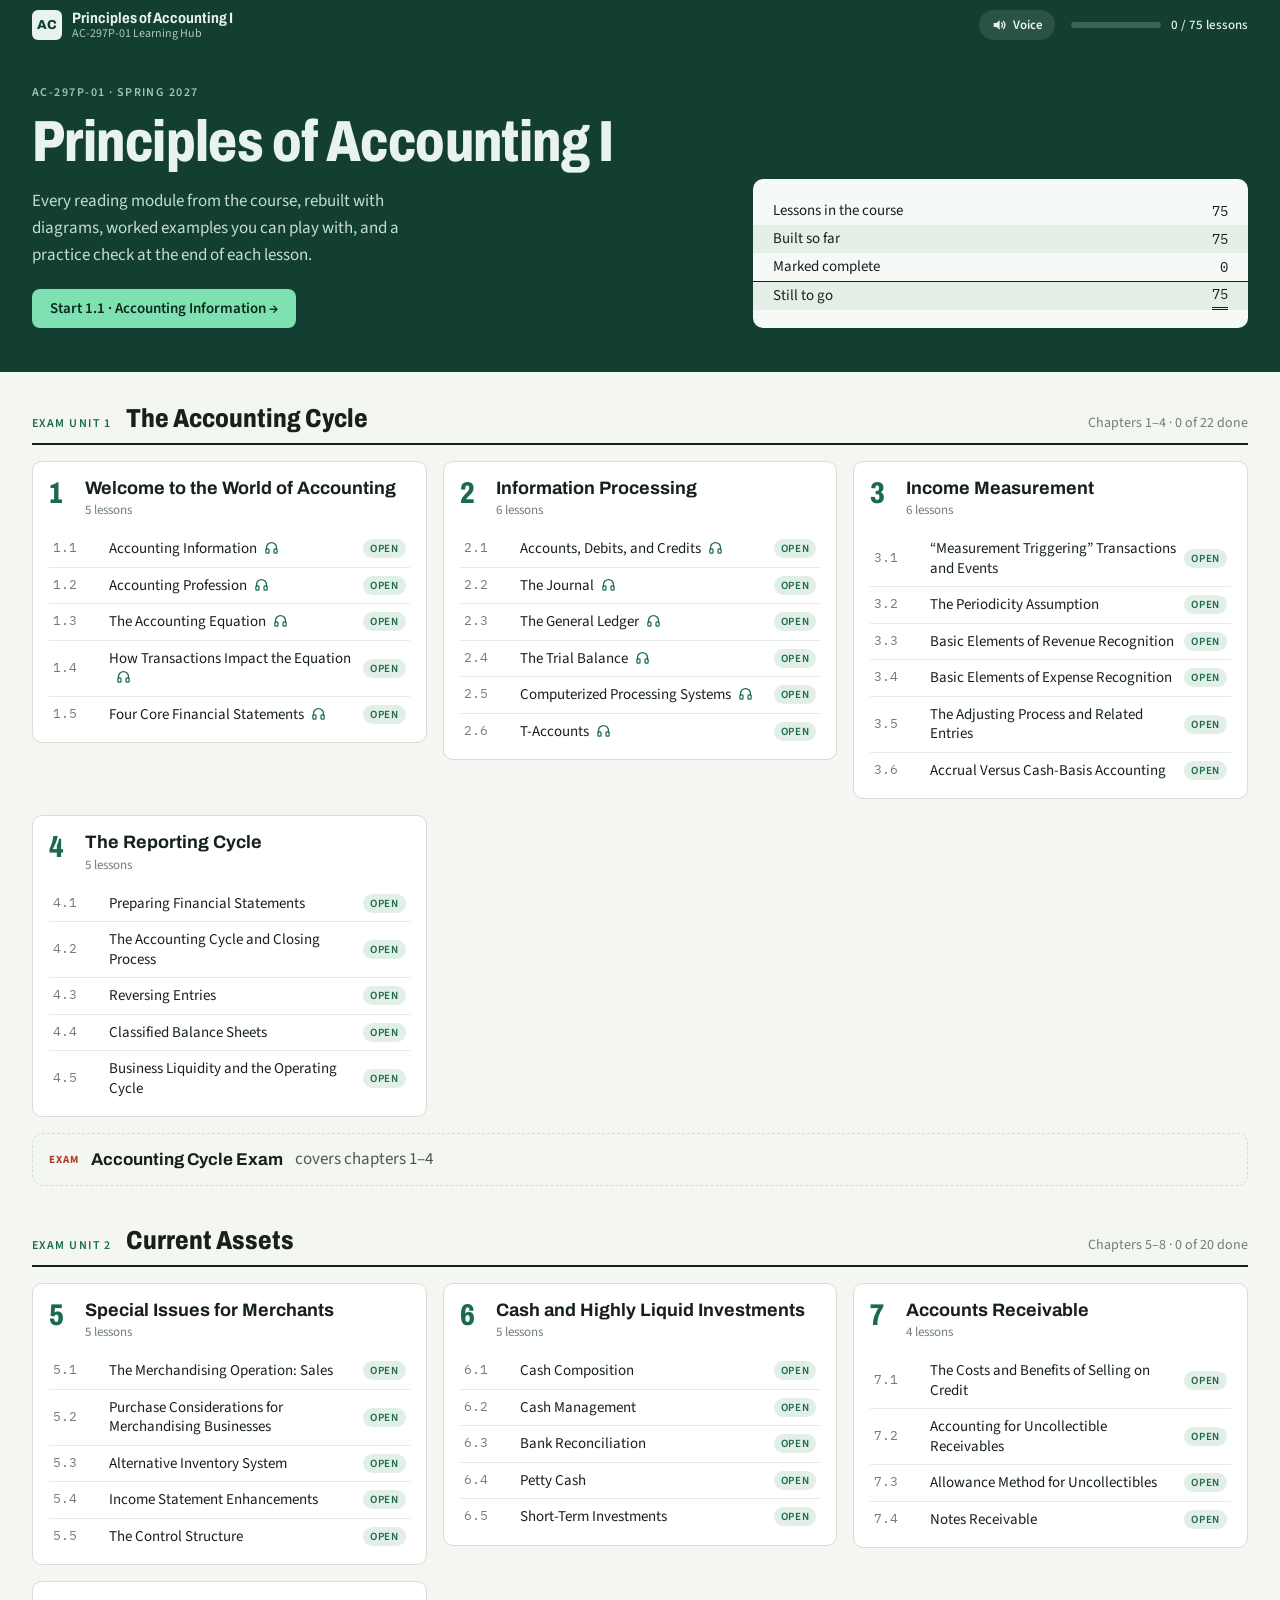
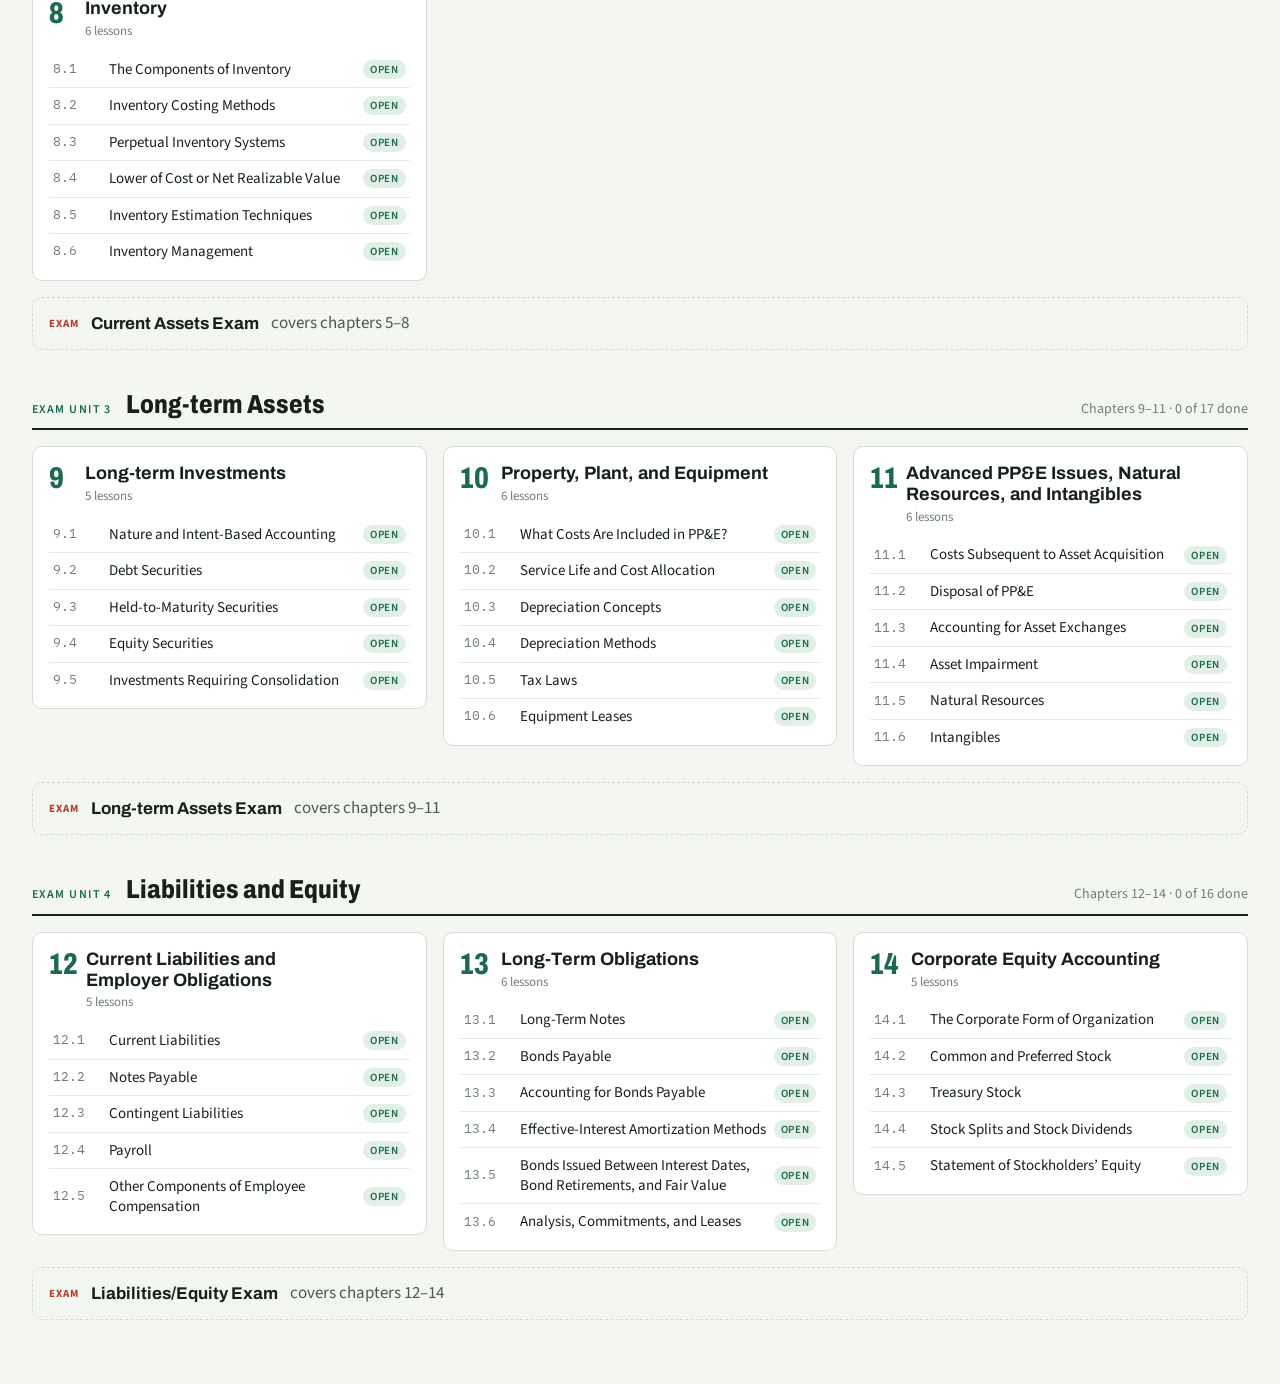
==== index.html @ 10ae6503 "Re-record audio lessons 1.2-2.6 in the Rob voice; timed narration for 11.5 Co-Authored-By: Claude Op" ====
<!doctype html>
<html lang="en">
<head>
<meta charset="utf-8">
<meta name="viewport" content="width=device-width, initial-scale=1, viewport-fit=cover">
<!-- artifact:start -->
<title>AC-297P Learning Hub</title>
<meta name="claude:viewport-fit-sides" content="cover">
<link rel="preconnect" href="https://fonts.googleapis.com">
<link rel="preconnect" href="https://fonts.gstatic.com" crossorigin>
<link rel="stylesheet" href="https://fonts.googleapis.com/css2?family=Archivo:wdth,wght@62..125,400..800&family=IBM+Plex+Mono:wght@400;500;600&family=Source+Sans+3:ital,wght@0,400;0,600;0,700;1,400&display=swap">
<link rel="stylesheet" href="assets/hub.css">
</head>
<body>
<div class="topbar">
  <div class="wrap">
    <a class="brand" href="#home">
      <span class="brand-mark">AC</span>
      <span class="brand-text">Principles of Accounting I<small>AC-297P-01 Learning Hub</small></span>
    </a>
    <span class="spacer"></span>
    <button type="button" class="vo-toggle" data-vo-toggle aria-pressed="false" title="Voice-over (V)">
      <svg viewBox="0 0 24 24" width="16" height="16" fill="none" stroke="currentColor" stroke-width="2" stroke-linecap="round" stroke-linejoin="round" aria-hidden="true"><path d="M4 9v6h4l5 4V5L8 9z" fill="currentColor" stroke="none"/><path d="M16 9a4 4 0 0 1 0 6M18.5 6.5a7.5 7.5 0 0 1 0 11"/></svg><span>Voice</span>
    </button>
    <div class="progress-pill" title="Lessons marked complete">
      <div class="track"><div class="fill" id="prog-fill" style="width:0%"></div></div>
      <span id="prog-text">0 lessons</span>
    </div>
  </div>
</div>
<div id="app"></div>
<div class="toast" id="toast" role="status" aria-live="polite"></div>

<script src="assets/course.js"></script>
<!-- Lessons: add one script tag per built lesson -->
<script src="lessons/cases.js"></script>
<script src="lessons/1-1.js"></script>
<script src="lessons/1-2.js"></script>
<script src="lessons/1-3.js"></script>
<script src="lessons/1-4.js"></script>
<script src="lessons/1-5.js"></script>
<script src="lessons/2-1.js"></script>
<script src="lessons/2-2.js"></script>
<script src="lessons/2-3.js"></script>
<script src="lessons/2-4.js"></script>
<script src="lessons/2-5.js"></script>
<script src="lessons/2-6.js"></script>
<script src="lessons/3-1.js"></script>
<script src="lessons/3-2.js"></script>
<script src="lessons/3-3.js"></script>
<script src="lessons/3-4.js"></script>
<script src="lessons/3-5.js"></script>
<script src="lessons/3-6.js"></script>
<script src="lessons/4-1.js"></script>
<script src="lessons/4-2.js"></script>
<script src="lessons/4-3.js"></script>
<script src="lessons/4-4.js"></script>
<script src="lessons/4-5.js"></script>
<script src="lessons/5-1.js"></script>
<script src="lessons/5-2.js"></script>
<script src="lessons/5-3.js"></script>
<script src="lessons/5-4.js"></script>
<script src="lessons/5-5.js"></script>
<script src="lessons/6-1.js"></script>
<script src="lessons/6-2.js"></script>
<script src="lessons/6-3.js"></script>
<script src="lessons/6-4.js"></script>
<script src="lessons/6-5.js"></script>
<script src="lessons/7-1.js"></script>
<script src="lessons/7-2.js"></script>
<script src="lessons/7-3.js"></script>
<script src="lessons/7-4.js"></script>
<script src="lessons/8-1.js"></script>
<script src="lessons/8-2.js"></script>
<script src="lessons/8-3.js"></script>
<script src="lessons/8-4.js"></script>
<script src="lessons/8-5.js"></script>
<script src="lessons/8-6.js"></script>
<script src="lessons/9-1.js"></script>
<script src="lessons/9-2.js"></script>
<script src="lessons/9-3.js"></script>
<script src="lessons/9-4.js"></script>
<script src="lessons/9-5.js"></script>
<script src="lessons/10-1.js"></script>
<script src="lessons/10-2.js"></script>
<script src="lessons/10-3.js"></script>
<script src="lessons/10-4.js"></script>
<script src="lessons/10-5.js"></script>
<script src="lessons/10-6.js"></script>
<script src="lessons/11-1.js"></script>
<script src="lessons/11-2.js"></script>
<script src="lessons/11-3.js"></script>
<script src="lessons/11-4.js"></script>
<script src="lessons/11-5.js"></script>
<script src="lessons/11-6.js"></script>
<script src="lessons/12-1.js"></script>
<script src="lessons/12-2.js"></script>
<script src="lessons/12-3.js"></script>
<script src="lessons/12-4.js"></script>
<script src="lessons/12-5.js"></script>
<script src="lessons/13-1.js"></script>
<script src="lessons/13-2.js"></script>
<script src="lessons/13-3.js"></script>
<script src="lessons/13-4.js"></script>
<script src="lessons/13-5.js"></script>
<script src="lessons/13-6.js"></script>
<script src="lessons/14-1.js"></script>
<script src="lessons/14-2.js"></script>
<script src="lessons/14-3.js"></script>
<script src="lessons/14-4.js"></script>
<script src="lessons/14-5.js"></script>
<script src="assets/widgets.js"></script>
<script src="assets/voice.js"></script>
<script src="assets/talk.js"></script>
<script src="talks/index.js"></script>
<!-- Recorded narration packs (generated by tools/narrate.py) -->
<script src="audio/common/index.js"></script>
<script src="audio/home/index.js"></script>
<script src="audio/1-1/index.js"></script>
<script src="audio/1-2/index.js"></script>
<script src="audio/1-3/index.js"></script>
<script src="audio/1-4/index.js"></script>
<script src="audio/1-5/index.js"></script>
<script src="audio/2-1/index.js"></script>
<script src="audio/2-2/index.js"></script>
<script src="audio/2-3/index.js"></script>
<script src="audio/2-4/index.js"></script>
<script src="audio/2-5/index.js"></script>
<script src="audio/2-6/index.js"></script>
<script src="audio/3-1/index.js"></script>
<script src="audio/3-2/index.js"></script>
<script src="audio/3-3/index.js"></script>
<script src="audio/3-4/index.js"></script>
<script src="audio/3-5/index.js"></script>
<script src="audio/3-6/index.js"></script>
<script src="audio/4-1/index.js"></script>
<script src="audio/4-2/index.js"></script>
<script src="audio/4-3/index.js"></script>
<script src="audio/4-4/index.js"></script>
<script src="audio/4-5/index.js"></script>
<script src="audio/5-1/index.js"></script>
<script src="audio/5-2/index.js"></script>
<script src="audio/5-3/index.js"></script>
<script src="audio/5-4/index.js"></script>
<script src="audio/5-5/index.js"></script>
<script src="audio/6-1/index.js"></script>
<script src="audio/6-2/index.js"></script>
<script src="audio/6-3/index.js"></script>
<script src="audio/11-1/index.js"></script>
<script src="audio/11-2/index.js"></script>
<script src="audio/11-3/index.js"></script>
<script src="audio/11-4/index.js"></script>
<script src="audio/11-5/index.js"></script>
<script src="audio/12-1/index.js"></script>
<script src="audio/12-2/index.js"></script>
<script src="audio/12-3/index.js"></script>
<script src="audio/12-4/index.js"></script>
<script src="audio/12-5/index.js"></script>
<script src="audio/13-1/index.js"></script>
<script src="audio/13-2/index.js"></script>
<script src="audio/13-3/index.js"></script>
<script src="audio/13-4/index.js"></script>
<script src="audio/13-5/index.js"></script>
<script src="audio/13-6/index.js"></script>
<script src="audio/14-1/index.js"></script>
<script src="audio/14-2/index.js"></script>
<script src="audio/14-3/index.js"></script>
<script src="audio/14-4/index.js"></script>
<script src="audio/14-5/index.js"></script>
<script src="assets/hub.js"></script>
<!-- artifact:end -->
</body>
</html>
---- assets/hub.css ----
/* Layout: a sticky ledger-green top bar over a paper ground; lessons read in a
   wide column that fills the screen, with a contents rail on wide screens. Figures are set in
   mono with tabular numbers, totals get the accountant's double underline. */
:root {
  --paper: #f3f6f1;
  --card: #ffffff;
  --ink: #16211c;
  --ink-2: #4a5a51;
  --ink-3: #6f7f76;
  --rule: #d5ddd4;
  --rule-2: #e6ece4;
  --ledger: #1b6a50;
  --ledger-ink: #ffffff;
  --ledger-soft: #e2efe7;
  --bar: #123f31;
  --greenbar: #eaf3ec;
  --mgr: #9a5512;
  --mgr-soft: #f7ebdc;
  --marker: #f6dc6b;
  --marker-ink: #16211c;
  --good: #1b7a4c;
  --good-soft: #e0f2e7;
  --bad: #b23c2a;
  --bad-soft: #f9e4df;
  --shadow: 0 1px 2px rgba(18, 40, 30, .06), 0 4px 16px rgba(18, 40, 30, .06);

  --f-display: "Archivo", "Arial Narrow", "Helvetica Neue", Arial, sans-serif;
  --f-body: "Source Sans 3", "Segoe UI", system-ui, -apple-system, sans-serif;
  --f-mono: "IBM Plex Mono", ui-monospace, "SFMono-Regular", Menlo, Consolas, monospace;

  --r: 10px;
  --gutter-l: max(16px, 2.5vw, env(safe-area-inset-left, 0px));
  --gutter-r: max(16px, 2.5vw, env(safe-area-inset-right, 0px));
}
@media (prefers-color-scheme: dark) {
  :root:not([data-theme="light"]) {
    --paper: #0e1512; --card: #151f1a; --ink: #e5ece7; --ink-2: #a3b3aa; --ink-3: #7f9087;
    --rule: #2a3a32; --rule-2: #1e2b25; --ledger: #4cc08f; --ledger-ink: #0b1a13; --ledger-soft: #173328;
    --bar: #0a2a1f; --greenbar: #17241e; --mgr: #e7a764; --mgr-soft: #33271b;
    --marker: rgba(246, 220, 107, .3); --marker-ink: #f3f0dc;
    --good: #5fd39a; --good-soft: #163a29; --bad: #f08a76; --bad-soft: #3d1f1a;
    --shadow: 0 1px 2px rgba(0, 0, 0, .3), 0 6px 20px rgba(0, 0, 0, .25);
    color-scheme: dark;
  }
}
:root[data-theme="dark"] {
  --paper: #0e1512; --card: #151f1a; --ink: #e5ece7; --ink-2: #a3b3aa; --ink-3: #7f9087;
  --rule: #2a3a32; --rule-2: #1e2b25; --ledger: #4cc08f; --ledger-ink: #0b1a13; --ledger-soft: #173328;
  --bar: #0a2a1f; --greenbar: #17241e; --mgr: #e7a764; --mgr-soft: #33271b;
  --marker: rgba(246, 220, 107, .3); --marker-ink: #f3f0dc;
  --good: #5fd39a; --good-soft: #163a29; --bad: #f08a76; --bad-soft: #3d1f1a;
  --shadow: 0 1px 2px rgba(0, 0, 0, .3), 0 6px 20px rgba(0, 0, 0, .25);
  color-scheme: dark;
}

* { box-sizing: border-box; }
html { -webkit-text-size-adjust: 100%; }
body {
  margin: 0; background: var(--paper); color: var(--ink);
  font: 400 17px/1.6 var(--f-body);
}
body::before {
  content: ""; position: fixed; inset: 0 0 auto; height: env(safe-area-inset-top, 0px);
  z-index: 30; background: var(--bar);
}
a { color: var(--ledger); text-underline-offset: 2px; }
button { font: inherit; color: inherit; }
:focus-visible { outline: 3px solid var(--ledger); outline-offset: 2px; border-radius: 4px; }
h1, h2, h3, h4 { font-family: var(--f-display); line-height: 1.15; text-wrap: balance; margin: 0; }
p { margin: 0; }
.mono, .num { font-family: var(--f-mono); font-variant-numeric: tabular-nums; }
mark, .hl { background: var(--marker); color: var(--marker-ink); padding: 0 .2em; border-radius: 2px; box-decoration-break: clone; -webkit-box-decoration-break: clone; }
.wrap { max-width: 1600px; margin: 0 auto; padding-left: var(--gutter-l); padding-right: var(--gutter-r); }

/* ---------- top bar ---------- */
.topbar {
  position: sticky; top: env(safe-area-inset-top, 0px); z-index: 20;
  background: var(--bar); color: #e9f3ee;
}
.topbar .wrap { display: flex; align-items: center; gap: 16px; padding-block: 10px; }
.brand { display: flex; align-items: center; gap: 10px; color: inherit; text-decoration: none; min-width: 0; }
.brand-mark {
  width: 30px; height: 30px; flex: none; border-radius: 6px; background: #e9f3ee; color: #123f31;
  display: grid; place-items: center; font: 800 13px/1 var(--f-display); letter-spacing: .02em;
}
.brand-text { font: 700 15px/1.1 var(--f-display); font-stretch: 85%; white-space: nowrap; overflow: hidden; text-overflow: ellipsis; }
.brand-text small { display: block; font: 400 12px/1.2 var(--f-body); opacity: .75; }
.topbar .spacer { flex: 1; }
.progress-pill { display: flex; align-items: center; gap: 10px; font: 500 13px/1 var(--f-body); white-space: nowrap; }
.progress-pill .track { width: 90px; height: 6px; border-radius: 3px; background: rgba(255, 255, 255, .18); overflow: hidden; }
.progress-pill .fill { height: 100%; background: #7fe0b2; border-radius: 3px; transition: width .4s; }
@media (max-width: 520px) { .progress-pill .track { display: none; } .brand-text small { display: none; } }

/* ---------- home ---------- */
.home-hero { background: var(--bar); color: #e9f3ee; }
.home-hero .wrap { padding-block: 36px 44px; display: grid; gap: 28px; grid-template-columns: minmax(0, 1.4fr) minmax(0, 1fr); align-items: end; }
@media (max-width: 820px) { .home-hero .wrap { grid-template-columns: minmax(0, 1fr); } }
.eyebrow { font: 600 12px/1 var(--f-body); letter-spacing: .12em; text-transform: uppercase; color: var(--ink-3); }
.home-hero .eyebrow { color: #9cc9b3; }
.home-hero h1 { font-size: clamp(34px, 6vw, 58px); font-weight: 800; font-stretch: 78%; letter-spacing: -.01em; margin-top: 10px; }
.home-hero p { color: #c7dcd1; max-width: 52ch; margin-top: 12px; }
.ledger-card {
  background: #f6faf7; color: #16211c; border-radius: var(--r); padding: 18px 20px;
  font-family: var(--f-mono); font-size: 14px;
}
.ledger-card .row:nth-child(even) { background: #e4efe8; margin: 0 -20px; padding: 0 20px; }
.ledger-card .row { display: flex; justify-content: space-between; gap: 12px; line-height: 28px; }
.ledger-card .row span:first-child { font-family: var(--f-body); font-size: 15px; }
.ledger-card .total { border-top: 1px solid #16211c; }
.ledger-card .total span:last-child { border-bottom: 3px double #16211c; line-height: 24px; }
.btn {
  display: inline-flex; align-items: center; gap: 8px; border: 0; cursor: pointer; text-decoration: none;
  background: var(--ledger); color: var(--ledger-ink); font: 600 15px/1 var(--f-body);
  padding: 12px 18px; border-radius: 8px;
}
.btn:hover { filter: brightness(1.08); }
.btn.ghost { background: transparent; color: var(--ink); box-shadow: inset 0 0 0 1.5px var(--rule); }
.btn.small { padding: 8px 12px; font-size: 14px; }
.home-hero .btn { background: #7fe0b2; color: #0b2a1e; margin-top: 20px; }

.units { padding-block: 32px 64px; display: grid; gap: 40px; }
.unit-head { display: flex; align-items: baseline; gap: 14px; flex-wrap: wrap; border-bottom: 2px solid var(--ink); padding-bottom: 8px; }
.unit-head h2 { font-size: 26px; font-weight: 800; font-stretch: 82%; }
.unit-head .eyebrow { color: var(--ledger); }
.unit-head .count { margin-left: auto; color: var(--ink-3); font-size: 14px; }
.chapters { display: grid; align-items: start; grid-template-columns: repeat(auto-fill, minmax(min(100%, 330px), 1fr)); gap: 16px; margin-top: 16px; }
.chapter { background: var(--card); border: 1px solid var(--rule); border-radius: var(--r); padding: 16px 16px 10px; min-width: 0; }
.chapter-top { display: flex; gap: 12px; align-items: flex-start; }
.chapter-num { font: 800 30px/1 var(--f-display); font-stretch: 75%; color: var(--ledger); min-width: 1.6ch; }
.chapter h3 { font-size: 18px; font-weight: 700; }
.chapter .meta { font-size: 13px; color: var(--ink-3); margin-top: 2px; }
.lesson-list { list-style: none; margin: 10px 0 0; padding: 0; }
.lesson-list li + li { border-top: 1px solid var(--rule-2); }
.lesson-link {
  display: grid; grid-template-columns: 3.2em minmax(0, 1fr) auto; gap: 8px; align-items: center;
  padding: 8px 4px; color: var(--ink); text-decoration: none; font-size: 15px; line-height: 1.3; border-radius: 6px;
}
.lesson-link .num { color: var(--ink-3); font-size: 13px; }
.lesson-link.ready:hover { background: var(--ledger-soft); }
.lesson-link.pending { color: var(--ink-3); }
.status { font: 600 11px/1 var(--f-body); letter-spacing: .06em; text-transform: uppercase; padding: 4px 7px; border-radius: 999px; white-space: nowrap; }
.status.ready { background: var(--ledger-soft); color: var(--ledger); }
.status.done { background: var(--ledger); color: var(--ledger-ink); }
.status.soon { background: transparent; color: var(--ink-3); box-shadow: inset 0 0 0 1px var(--rule); }
.exam-milestone {
  margin-top: 16px; display: flex; align-items: center; gap: 12px; flex-wrap: wrap;
  border: 1.5px dashed var(--rule); border-radius: var(--r); padding: 12px 16px; color: var(--ink-2);
}
.exam-milestone strong { font-family: var(--f-display); color: var(--ink); }
.exam-milestone .tag { font: 700 11px/1 var(--f-body); letter-spacing: .1em; text-transform: uppercase; color: var(--bad); }

/* ---------- lesson ---------- */
.lesson-hero { border-bottom: 1px solid var(--rule); background: var(--card); }
.lesson-hero .wrap { padding-block: 28px 30px; }
.crumbs { font-size: 14px; color: var(--ink-3); display: flex; gap: 6px; flex-wrap: wrap; }
.crumbs a { color: var(--ink-2); }
.lesson-title { display: flex; gap: 18px; align-items: flex-end; margin-top: 14px; flex-wrap: wrap; }
.lesson-tab {
  font: 800 52px/0.9 var(--f-display); font-stretch: 72%; color: var(--ledger-ink); background: var(--ledger);
  padding: 10px 14px 8px; border-radius: 8px 8px 0 0; font-variant-numeric: tabular-nums;
}
.lesson-title h1 { font-size: clamp(30px, 5vw, 48px); font-weight: 800; font-stretch: 80%; padding-bottom: 4px; }
.lesson-sub { color: var(--ink-2); margin-top: 14px; }
.objectives { margin-top: 20px; display: grid; gap: 8px; grid-template-columns: repeat(auto-fit, minmax(min(100%, 240px), 1fr)); }
.objective { display: flex; gap: 10px; align-items: flex-start; font-size: 15px; line-height: 1.4; color: var(--ink-2); }
.objective b { font-family: var(--f-mono); color: var(--ledger); font-weight: 600; }

.lesson-layout { display: grid; grid-template-columns: 200px minmax(0, 1fr); gap: 36px; padding-block: 32px 80px; }
@media (max-width: 960px) { .lesson-layout { grid-template-columns: minmax(0, 1fr); } .toc { display: none; } }
.toc { position: sticky; top: calc(env(safe-area-inset-top, 0px) + 72px); align-self: start; font-size: 14px; }
.toc .eyebrow { margin-bottom: 10px; }
.toc ol { list-style: none; margin: 0; padding: 0; border-left: 2px solid var(--rule); }
.toc button {
  display: block; width: 100%; text-align: left; background: none; border: 0; cursor: pointer;
  padding: 6px 0 6px 14px; margin-left: -2px; border-left: 2px solid transparent; color: var(--ink-3); line-height: 1.3;
}
.toc button:hover { color: var(--ink); }
.toc button.on { color: var(--ink); border-left-color: var(--ledger); font-weight: 600; }

.lesson-body { min-width: 0; display: grid; gap: 64px; }
.sec { display: grid; gap: 18px; min-width: 0; scroll-margin-top: 80px; }
.sec h2 { font-size: clamp(26px, 3.6vw, 34px); font-weight: 800; font-stretch: 82%; }
.sec h3 { font-size: 20px; font-weight: 700; }
.kind { display: inline-flex; gap: 8px; align-items: center; }
.kind::before { content: ""; width: 8px; height: 8px; border-radius: 2px; background: var(--ledger); }
.kind.try::before { background: var(--mgr); }
.kind.check::before { background: var(--bad); }
.sec ul, .sec ol { margin: 0; padding-left: 1.2em; display: grid; gap: 6px; }

.callout { border-radius: var(--r); padding: 18px 20px; background: var(--card); border: 1px solid var(--rule); }
.callout .label { font: 700 12px/1 var(--f-body); letter-spacing: .1em; text-transform: uppercase; color: var(--ledger); margin-bottom: 8px; }
.callout.def { background: var(--ledger-soft); border-color: transparent; }
.callout.def p { font-size: 19px; line-height: 1.55; }
.callout.analogy { background: var(--mgr-soft); border-color: transparent; }
.callout.analogy .label { color: var(--mgr); }
.callout.watch .label { color: var(--bad); }

.panel { background: var(--card); border: 1px solid var(--rule); border-radius: var(--r); padding: 20px; box-shadow: var(--shadow); min-width: 0; }
.panel-title { display: flex; justify-content: space-between; align-items: baseline; gap: 12px; flex-wrap: wrap; margin-bottom: 14px; }
.panel-title h3 { font-size: 18px; }
.hint { font-size: 14px; color: var(--ink-3); }
.scroll-x { overflow-x: auto; }

/* comparison table */
table.compare { border-collapse: collapse; width: 100%; min-width: 560px; font-size: 15px; line-height: 1.4; }
table.compare th, table.compare td { text-align: left; vertical-align: top; padding: 10px 12px; border-bottom: 1px solid var(--rule); }
table.compare thead th { font: 700 15px/1.2 var(--f-display); border-bottom: 2px solid var(--ink); }
table.compare tbody th { font-weight: 600; color: var(--ink-2); width: 22%; }
.tag-fin { color: var(--ledger); }
.tag-mgr { color: var(--mgr); }

/* ledger-paper financial statement */
.stmt {
  font-family: var(--f-mono); font-variant-numeric: tabular-nums; font-size: 15px; border-radius: 8px;
  background: var(--card); padding: 8px 16px; border: 1px solid var(--rule);
}
.stmt-row:nth-child(odd) { background: var(--greenbar); margin: 0 -16px; padding: 0 16px; }
.stmt-head { text-align: center; font-family: var(--f-body); line-height: 1.25; padding: 6px 0 10px; }
.stmt-head b { font-family: var(--f-display); display: block; }
.stmt-row { display: flex; justify-content: space-between; gap: 12px; line-height: 32px; }
.stmt-row > span:first-child { font-family: var(--f-body); }
.stmt-row.indent > span:first-child { padding-left: 1.2em; }
.stmt-row .u { border-bottom: 1px solid var(--ink); line-height: 30px; }
.stmt-row .uu { border-bottom: 3px double var(--ink); line-height: 28px; font-weight: 600; }
.est { color: var(--mgr); }

/* flip / reveal tiles */
.tiles { display: grid; gap: 12px; grid-template-columns: repeat(auto-fill, minmax(min(100%, 220px), 1fr)); }
.flip {
  position: relative; min-height: 170px; perspective: 900px; background: none; border: 0; padding: 0; cursor: pointer; text-align: left;
}
.flip-inner { position: absolute; inset: 0; transition: transform .5s; transform-style: preserve-3d; }
.flip.on .flip-inner { transform: rotateY(180deg); }
.flip-face {
  position: absolute; inset: 0; backface-visibility: hidden; -webkit-backface-visibility: hidden; border-radius: var(--r);
  padding: 16px; display: flex; flex-direction: column; gap: 8px; border: 1px solid var(--rule); background: var(--card); overflow: auto;
}
.flip-face.back { transform: rotateY(180deg); background: var(--ledger-soft); border-color: transparent; font-size: 15px; line-height: 1.45; }
.flip-face .term { font: 700 20px/1.15 var(--f-display); }
.flip-face .cue { margin-top: auto; font-size: 13px; color: var(--ink-3); }
.flip-face.back .term { font-size: 15px; color: var(--ledger); }
@media (prefers-reduced-motion: reduce) { .flip-inner { transition: none; } }

/* sorter game */
.sorter-item { display: grid; grid-template-columns: minmax(0, 1fr) auto; gap: 10px 14px; align-items: center; padding: 12px 0; border-top: 1px solid var(--rule-2); }
.sorter-item:first-child { border-top: 0; }
.sorter-item .q { font-size: 16px; line-height: 1.35; }
.choice-row { display: flex; gap: 6px; flex-wrap: wrap; }
.choice {
  border: 1.5px solid var(--rule); background: var(--card); border-radius: 999px; padding: 6px 12px; cursor: pointer;
  font: 600 14px/1 var(--f-body);
}
.choice:hover:not(:disabled) { border-color: var(--ink-3); }
.choice:disabled { cursor: default; }
.choice.right { background: var(--good-soft); border-color: var(--good); color: var(--good); }
.choice.wrong { background: var(--bad-soft); border-color: var(--bad); color: var(--bad); }
.feedback { grid-column: 1 / -1; font-size: 15px; line-height: 1.45; color: var(--ink-2); padding-left: 12px; border-left: 3px solid var(--rule); }
.feedback.right { border-color: var(--good); }
.feedback.wrong { border-color: var(--bad); }
.scoreline { display: flex; align-items: center; gap: 12px; flex-wrap: wrap; margin-top: 12px; font-weight: 600; }
@media (max-width: 560px) { .sorter-item { grid-template-columns: minmax(0, 1fr); } }

/* quiz */
.quiz-q { padding: 18px 0; border-top: 1px solid var(--rule); display: grid; gap: 10px; }
.quiz-q:first-of-type { border-top: 0; padding-top: 4px; }
.quiz-q .stem { font-weight: 600; font-size: 17px; line-height: 1.4; display: flex; gap: 10px; }
.quiz-q .stem .n { font-family: var(--f-mono); color: var(--ink-3); font-weight: 500; flex: none; }
.opts { display: grid; gap: 6px; }
.opt {
  display: flex; gap: 10px; align-items: flex-start; text-align: left; width: 100%;
  background: var(--card); border: 1.5px solid var(--rule); border-radius: 8px; padding: 10px 12px; cursor: pointer; line-height: 1.4; font-size: 16px;
}
.opt .letter { font-family: var(--f-mono); font-weight: 600; color: var(--ink-3); flex: none; }
.opt:hover:not(:disabled) { border-color: var(--ink-3); }
.opt:disabled { cursor: default; }
.opt.right { background: var(--good-soft); border-color: var(--good); }
.opt.wrong { background: var(--bad-soft); border-color: var(--bad); }
.quiz-result {
  display: flex; gap: 18px; align-items: center; flex-wrap: wrap; padding: 16px; border-radius: var(--r); background: var(--ledger-soft); margin-top: 8px;
}
.quiz-result .big { font: 800 40px/1 var(--f-display); font-stretch: 75%; font-variant-numeric: tabular-nums; }
.quiz-result.fail { background: var(--bad-soft); }

/* meters */
.meter { display: grid; gap: 4px; }
.meter-top { display: flex; justify-content: space-between; font-size: 14px; color: var(--ink-2); }
.meter-track { height: 10px; border-radius: 5px; background: var(--rule-2); overflow: hidden; }
.meter-fill { height: 100%; border-radius: 5px; background: var(--ledger); transition: width .25s; }
.meter-fill.amber { background: var(--mgr); }

input[type="range"] { width: 100%; accent-color: var(--ledger); }
.seg { display: inline-flex; border: 1.5px solid var(--rule); border-radius: 999px; padding: 3px; gap: 2px; flex-wrap: wrap; }
.seg button { border: 0; background: none; border-radius: 999px; padding: 7px 14px; cursor: pointer; font-weight: 600; font-size: 14px; color: var(--ink-2); }
.seg button.on { background: var(--ink); color: var(--paper); }

/* lesson footer */
.lesson-foot { border-top: 2px solid var(--ink); padding-top: 24px; display: grid; gap: 20px; }
.foot-nav { display: grid; grid-template-columns: minmax(0, 1fr) minmax(0, 1fr); gap: 12px; }
.foot-nav a, .foot-nav span {
  display: block; padding: 14px 16px; border: 1px solid var(--rule); border-radius: var(--r); text-decoration: none; color: var(--ink); background: var(--card); min-width: 0;
}
.foot-nav span { color: var(--ink-3); background: transparent; }
.foot-nav .dir { font-size: 13px; color: var(--ink-3); display: block; }
.foot-nav .next { text-align: right; }
.complete-row { display: flex; align-items: center; gap: 14px; flex-wrap: wrap; }

.soon-page { padding-block: 60px; max-width: 640px; display: grid; gap: 16px; }
.soon-page h1 { font-size: 40px; font-stretch: 80%; }

.toast {
  position: fixed; left: 50%; bottom: calc(20px + env(safe-area-inset-bottom, 0px)); transform: translateX(-50%) translateY(20px);
  background: var(--ink); color: var(--paper); padding: 10px 16px; border-radius: 8px; font-weight: 600; font-size: 15px;
  opacity: 0; pointer-events: none; transition: opacity .25s, transform .25s; z-index: 40;
}
.toast.show { opacity: 1; transform: translateX(-50%) translateY(0); }

[hidden] { display: none !important; }

/* ---------- focus mode ---------- */
.hero-top { display: flex; align-items: center; justify-content: space-between; gap: 12px; flex-wrap: wrap; }
.focus-btn svg { flex: none; }
.focusbar { display: none; }
.focus-nav { display: none; }
body.focus-mode .topbar, body.focus-mode .toc, body.focus-mode .crumbs, body.focus-mode .focus-btn { display: none; }
body.focus-mode .focusbar {
  display: block; position: sticky; top: env(safe-area-inset-top, 0px); z-index: 20;
  background: var(--bar); color: #e9f3ee;
}
body.focus-mode .lesson-hero { background: transparent; border-bottom: 0; }
body.focus-mode .lesson-hero .wrap, body.focus-mode .lesson-layout, .focusbar .wrap { max-width: 1280px; }
body.focus-mode .lesson-layout { grid-template-columns: minmax(0, 1fr); padding-block: 28px 64px; }
body.focus-mode .lesson-hero:not([hidden]) + .lesson-layout { padding-top: 8px; }
body.focus-mode .lesson-body { gap: 40px; }
.fb-row { display: flex; align-items: center; gap: 14px; padding-block: 10px 8px; }
.fb-exit {
  flex: none; background: rgba(255, 255, 255, .1); border: 0; border-radius: 6px; padding: 6px 10px; cursor: pointer;
  color: #e9f3ee; font: 600 13px/1 var(--f-body);
}
.fb-exit:hover { background: rgba(255, 255, 255, .18); }
.fb-title { flex: 1; min-width: 0; font: 600 15px/1.2 var(--f-body); white-space: nowrap; overflow: hidden; text-overflow: ellipsis; }
.fb-title .num { color: #9cc9b3; margin-right: 4px; }
.fb-count { flex: none; font-size: 13px; color: #9cc9b3; }
.fb-segs { display: flex; gap: 4px; padding-block: 0 10px; }
.seg-b { flex: 1; min-width: 0; background: none; border: 0; padding: 6px 0; cursor: pointer; }
.seg-b i { display: block; height: 5px; border-radius: 3px; background: rgba(255, 255, 255, .18); transition: background .2s; }
.seg-b.done i { background: #4f9c7e; }
.seg-b.on i { background: #7fe0b2; }
.seg-b:hover i { background: rgba(255, 255, 255, .4); }
body.focus-mode .focus-nav { display: grid; grid-template-columns: minmax(0, 1fr) minmax(0, 1fr); gap: 12px; border-top: 1px solid var(--rule); padding-top: 20px; }
.focus-nav button {
  text-align: left; padding: 14px 16px; border: 1px solid var(--rule); border-radius: var(--r); background: var(--card); cursor: pointer; font-size: 16px; line-height: 1.3; min-width: 0;
}
.focus-nav button:hover { border-color: var(--ink-3); }
.focus-nav button.next { grid-column: 2; text-align: right; background: var(--ledger); color: var(--ledger-ink); border-color: var(--ledger); }
.focus-nav .dir { display: block; font-size: 13px; opacity: .75; }
@media (max-width: 520px) { .fb-exit span { display: none; } }

/* ---------- voice-over ---------- */
:root { --vo-lit: rgba(246, 220, 107, .38); --vo-ring: #c9a20a; --vo-hover: rgba(27, 106, 80, .06); --vo-word-bg: #f6dc72; --vo-word-ink: #0b5e41; }
@media (prefers-color-scheme: dark) { :root:not([data-theme="light"]) { --vo-lit: rgba(246, 220, 107, .16); --vo-ring: rgba(246, 220, 107, .7); --vo-hover: rgba(76, 192, 143, .07); --vo-word-bg: #4b4322; --vo-word-ink: #ffe48c; } }
:root[data-theme="dark"] { --vo-lit: rgba(246, 220, 107, .16); --vo-ring: rgba(246, 220, 107, .7); --vo-hover: rgba(76, 192, 143, .07); --vo-word-bg: #4b4322; --vo-word-ink: #ffe48c; }
.hero-top { justify-content: flex-start; }
.hero-top .crumbs { margin-right: auto; }
.listen-btn svg, .vo-toggle svg, .fb-voice svg { flex: none; }
.vo-toggle {
  display: inline-flex; align-items: center; gap: 6px; border: 0; cursor: pointer; border-radius: 999px;
  padding: 7px 12px; background: rgba(255, 255, 255, .1); color: #e9f3ee; font: 600 13px/1 var(--f-body);
}
.vo-toggle:hover { background: rgba(255, 255, 255, .18); }
.vo-toggle.on, .fb-voice.on { background: #7fe0b2; color: #0b2a1e; }
.fb-voice { display: inline-flex; align-items: center; gap: 4px; }
@media (max-width: 520px) { .vo-toggle span, .fb-voice span { display: none; } }

.vo-btn { display: none; }
body.vo-on .vo-btn {
  display: inline-flex; align-items: center; gap: 5px; border: 0; cursor: pointer; background: var(--ledger-soft); color: var(--ledger);
  border-radius: 999px; padding: 5px 10px; font: 600 12px/1 var(--f-body); letter-spacing: 0; text-transform: none; margin-left: 8px;
}
body.vo-on .vo-btn:hover { filter: brightness(.96); }
body.vo-on .vo-q { padding: 5px 7px; margin-left: auto; align-self: flex-start; }
body.vo-on .vo-readable { cursor: pointer; border-radius: 6px; transition: background-color .2s, box-shadow .2s; }
body.vo-on .vo-readable:hover { background-color: var(--vo-hover); box-shadow: 0 0 0 6px var(--vo-hover); }
.vo-lit, body.vo-on .vo-lit:hover { background-color: var(--vo-lit) !important; box-shadow: 0 0 0 6px var(--vo-lit) !important; outline: 2px solid var(--vo-ring); outline-offset: 6px; border-radius: 6px; }
body.vo-on { padding-bottom: 88px; }

.vo-dock {
  position: fixed; left: 50%; transform: translateX(-50%); bottom: calc(12px + env(safe-area-inset-bottom, 0px)); z-index: 35;
  width: min(760px, calc(100% - 24px - env(safe-area-inset-left, 0px) - env(safe-area-inset-right, 0px)));
  display: flex; align-items: center; gap: 6px; padding: 8px 10px; border-radius: 14px;
  background: var(--bar); color: #e9f3ee; box-shadow: 0 8px 30px rgba(0, 0, 0, .28);
}
.vo-ctl { flex: none; width: 38px; height: 38px; display: grid; place-items: center; border: 0; border-radius: 50%; background: transparent; color: #e9f3ee; cursor: pointer; }
.vo-ctl:hover { background: rgba(255, 255, 255, .12); }
.vo-main { width: 44px; height: 44px; background: #7fe0b2; color: #0b2a1e; }
.vo-main:hover { background: #95e8c1; }
.vo-now { flex: 1; min-width: 0; display: grid; gap: 2px; padding: 0 6px; }
.vo-k { font: 700 11px/1 var(--f-body); letter-spacing: .1em; text-transform: uppercase; color: #9cc9b3; }
#vo-label { font-size: 14px; line-height: 1.25; white-space: nowrap; overflow: hidden; text-overflow: ellipsis; }
.vo-rate { flex: none; border: 1px solid rgba(255, 255, 255, .25); background: transparent; color: #e9f3ee; border-radius: 999px; padding: 6px 10px; font: 600 13px/1 var(--f-mono); cursor: pointer; min-width: 3.6em; }
.vo-x { width: 32px; height: 32px; font-size: 14px; opacity: .8; }
@media (max-width: 560px) { .vo-dock { gap: 2px; } .vo-ctl { width: 34px; height: 34px; } .vo-main { width: 42px; height: 42px; } }

/* larger type on wide screens so full-width lines stay comfortable */
@media (min-width: 1300px) { body { font-size: 18px; } .callout.def p { font-size: 20px; } }

/* ---------- shared accounting widgets (assets/widgets.js) ---------- */
.w-ctl { display: flex; gap: 8px; align-items: center; flex-wrap: wrap; margin-top: 14px; }
.w-ctl .btn:disabled { opacity: .45; cursor: default; filter: none; }

/* statement */
.statement { font-family: var(--f-mono); font-variant-numeric: tabular-nums; font-size: 15px; background: var(--card); border: 1px solid var(--rule); border-radius: 8px; padding: 6px 16px 12px; max-width: 640px; }
.st-head { text-align: center; font-family: var(--f-body); line-height: 1.3; padding: 8px 0 12px; display: grid; }
.st-head b { font-family: var(--f-display); font-size: 17px; }
.st-row { display: grid; grid-template-columns: minmax(0, 1fr) 7.5em; gap: 12px; line-height: 30px; margin: 0 -16px; padding: 0 16px; }
.statement.two .st-row { grid-template-columns: minmax(0, 1fr) 7.5em 7.5em; }
.st-row:nth-child(even) { background: var(--greenbar); }
.st-row.gap { height: 12px; background: none; }
.st-l { font-family: var(--f-body); padding-left: calc(var(--ind) * 1.3em); line-height: 1.3; align-self: center; padding-block: 4px; }
.st-row.head .st-l { font-weight: 700; }
.st-row.bold { font-weight: 600; }
.st-a, .st-b { text-align: right; align-self: end; }
.st-a .u, .st-b .u { border-bottom: 1px solid var(--ink); padding-bottom: 1px; }
.st-a .uu, .st-b .uu { border-bottom: 3px double var(--ink); padding-bottom: 1px; }
@media (max-width: 480px) { .statement { font-size: 13px; } .st-row, .statement.two .st-row { grid-template-columns: minmax(0, 1fr) 6.4em; } .statement.two .st-row { grid-template-columns: minmax(0, 1fr) 6.2em 6.2em; } }

/* journal */
table.journal { border-collapse: collapse; width: 100%; min-width: 480px; font-size: 15px; background: var(--card); border: 1px solid var(--rule); border-radius: 8px; }
table.journal th { font: 600 12px/1 var(--f-body); letter-spacing: .08em; text-transform: uppercase; color: var(--ink-3); text-align: left; padding: 10px 12px; border-bottom: 2px solid var(--ink); }
table.journal td { padding: 6px 12px; vertical-align: top; }
table.journal th.num, table.journal td.num { text-align: right; width: 8em; font-family: var(--f-mono); font-variant-numeric: tabular-nums; }
.jr-entry { border-bottom: 1px solid var(--rule); }
.jr-entry tr:first-child td { padding-top: 10px; }
.jr-date { white-space: nowrap; color: var(--ink-2); width: 6.5em; }
.jr-acct.cr { padding-left: 2.6em !important; }
.jr-memo td { color: var(--ink-3); font-style: italic; font-size: 14px; padding-bottom: 10px !important; }

/* T-accounts */
.taccts { display: grid; grid-template-columns: repeat(auto-fill, minmax(min(100%, 250px), 1fr)); gap: 18px 16px; }
.tacct { min-width: 0; }
.t-name { text-align: center; font: 700 15px/1.2 var(--f-display); padding-bottom: 6px; border-bottom: 2px solid var(--ink); }
.t-body { display: grid; grid-template-columns: 1fr 1fr; }
.t-cell { display: flex; justify-content: space-between; gap: 6px; padding: 3px 8px; font-size: 14px; min-height: 26px; }
.t-cell.dr { border-right: 2px solid var(--ink); }
.t-cell .num { font-family: var(--f-mono); font-variant-numeric: tabular-nums; }
.t-lbl { color: var(--ink-3); font-size: 12px; align-self: center; }
.t-cell.bal { border-top: 1px solid var(--ink-3); font-weight: 600; }
.t-cell.bal .t-lbl { color: var(--ledger); font-weight: 700; }

/* equation tracker */
.eq-w { display: grid; gap: 12px; }
.eq-now { display: grid; gap: 6px; padding: 12px 14px; border-radius: 8px; background: var(--ledger-soft); min-height: 64px; }
.eq-step { font: 600 12px/1 var(--f-body); letter-spacing: .08em; text-transform: uppercase; color: var(--ledger); }
.eq-desc { font-weight: 600; line-height: 1.4; }
.eq-sum { font-family: var(--f-mono); font-size: 14px; }
.eq-ok { font-family: var(--f-body); font-weight: 700; color: var(--good); margin-left: 6px; }
table.eq-table { border-collapse: collapse; width: 100%; min-width: 620px; font-size: 14px; }
table.eq-table th, table.eq-table td { padding: 7px 10px; border-bottom: 1px solid var(--rule-2); }
table.eq-table thead th { font: 600 13px/1.2 var(--f-body); text-align: right; color: var(--ink-2); }
table.eq-table th.eq-tx, table.eq-table td.eq-tx { text-align: left; width: 34%; }
.eq-band th { font: 700 12px/1 var(--f-body) !important; letter-spacing: .1em; text-transform: uppercase; text-align: center !important; padding-top: 4px !important; }
.eq-band .eq-A { color: var(--ledger) !important; }
.eq-band .eq-L { color: var(--bad) !important; }
.eq-band .eq-E { color: var(--mgr) !important; }
.eq-first { border-left: 2px solid var(--rule); }
table.eq-table td.num { font-family: var(--f-mono); font-variant-numeric: tabular-nums; text-align: right; }
td.up { color: var(--good); }
td.down { color: var(--bad); }
.eq-row.on { background: var(--vo-hover); }
.eq-row.on td { font-weight: 600; }
.eq-total td { border-top: 2px solid var(--ink); border-bottom: 3px double var(--ink); font-weight: 700; }

/* steps */
.steps-w { display: grid; gap: 14px; }
.st-dots { list-style: none; margin: 0; padding: 0; display: flex; gap: 6px; flex-wrap: wrap; }
.st-dot { display: flex; align-items: center; gap: 8px; border: 1.5px solid var(--rule); background: var(--card); border-radius: 999px; padding: 5px 12px 5px 5px; cursor: pointer; font-size: 14px; color: var(--ink-2); }
.st-n { width: 24px; height: 24px; border-radius: 50%; display: grid; place-items: center; background: var(--rule-2); font: 600 12px/1 var(--f-mono); }
.st-n:empty { display: none; }
.st-dot.done { border-color: var(--ledger); color: var(--ink); }
.st-dot.done .st-n { background: var(--ledger-soft); color: var(--ledger); }
.st-dot.on { border-color: var(--ledger); background: var(--ledger); color: var(--ledger-ink); }
.st-dot.on .st-n { background: rgba(255, 255, 255, .25); color: inherit; }
.st-body { border-left: 3px solid var(--ledger); padding: 4px 0 4px 16px; display: grid; gap: 8px; min-height: 90px; }
.st-body h4 { font-size: 19px; }
.st-body > div { display: grid; gap: 8px; }
.st-body ul { margin: 0; padding-left: 1.2em; }

/* worked example */
.wk { display: grid; gap: 12px; }
.wk-k { display: block; font: 700 12px/1 var(--f-body); letter-spacing: .1em; text-transform: uppercase; color: var(--mgr); margin-bottom: 6px; }
.wk-q { background: var(--mgr-soft); border-radius: 8px; padding: 14px 16px; }
.wk-steps { margin: 0; padding-left: 1.4em; display: grid; gap: 10px; }
.wk-steps:not(:has(.wk-step:not([hidden]))) { display: none; }
.wk-step { padding-left: 4px; }
.wk-step::marker { font-family: var(--f-mono); color: var(--ledger); font-weight: 600; }
.wk-ans { border: 2px solid var(--ledger); border-radius: 8px; padding: 12px 16px; }
.wk-ans .wk-k { color: var(--ledger); }

/* calculator */
.calc { display: grid; grid-template-columns: minmax(0, 1fr) minmax(0, 1.2fr); gap: 20px; }
@media (max-width: 760px) { .calc { grid-template-columns: minmax(0, 1fr); } }
.calc-in { display: grid; gap: 14px; align-content: start; }
.calc-field { display: grid; gap: 4px; }
.calc-top { display: flex; justify-content: space-between; gap: 10px; font-weight: 600; font-size: 15px; }
.calc-top output { font-weight: 600; color: var(--ledger); }
.calc-out { display: grid; gap: 12px; align-content: start; min-width: 0; }

/* figures: lesson-made diagrams */
.fig { display: grid; gap: 8px; }
.fig svg { width: 100%; height: auto; display: block; }
.fig-cap { font-size: 14px; color: var(--ink-3); }
.big-eq { font: 800 clamp(22px, 3.6vw, 34px)/1.2 var(--f-display); font-stretch: 85%; text-align: center; padding: 18px; border-radius: var(--r); background: var(--card); border: 1px solid var(--rule); }
.big-eq .a { color: var(--ledger); } .big-eq .l { color: var(--bad); } .big-eq .e { color: var(--mgr); }
.grid2 { display: grid; grid-template-columns: repeat(auto-fit, minmax(min(100%, 300px), 1fr)); gap: 14px; }
.grid3 { display: grid; grid-template-columns: repeat(auto-fit, minmax(min(100%, 220px), 1fr)); gap: 12px; }
.tile { background: var(--card); border: 1px solid var(--rule); border-radius: var(--r); padding: 14px 16px; display: grid; gap: 6px; align-content: start; min-width: 0; }
.tile h4 { font-size: 17px; }
.tile p, .tile li { font-size: 15px; line-height: 1.45; }
.tile ul { margin: 0; padding-left: 1.1em; display: grid; gap: 4px; }
.tile .k { font: 700 11px/1 var(--f-body); letter-spacing: .1em; text-transform: uppercase; color: var(--ledger); }
.tile.alt .k { color: var(--mgr); }
.tile.warn .k { color: var(--bad); }
table.plain { border-collapse: collapse; width: 100%; font-size: 15px; line-height: 1.4; min-width: 460px; }
table.plain th, table.plain td { text-align: left; vertical-align: top; padding: 9px 12px; border-bottom: 1px solid var(--rule); }
table.plain thead th { font: 700 14px/1.2 var(--f-display); border-bottom: 2px solid var(--ink); }
table.plain td.num, table.plain th.num { text-align: right; font-family: var(--f-mono); font-variant-numeric: tabular-nums; }

[data-link] { cursor: pointer; }
.st-row[data-link] .st-b span, .st-row[data-link] .st-a span { text-decoration: underline dotted var(--ledger); text-underline-offset: 4px; }
.linked, .st-row.linked:nth-child(even) { background: var(--marker) !important; color: var(--marker-ink); }
.link-note { font-size: 14px; color: var(--ink-3); }

/* ledger account */
.ledger-w { display: grid; gap: 10px; }
.ledger-swap { justify-self: start; }
table.ledger { border-collapse: collapse; width: 100%; min-width: 520px; font-size: 15px; background: var(--card); border: 1px solid var(--rule); }
table.ledger caption { text-align: left; padding: 0 0 8px; font-family: var(--f-display); font-size: 17px; }
table.ledger th { font: 600 12px/1 var(--f-body); letter-spacing: .08em; text-transform: uppercase; color: var(--ink-3); text-align: left; padding: 10px 12px; border-bottom: 2px solid var(--ink); }
table.ledger td { padding: 7px 12px; border-bottom: 1px solid var(--rule-2); }
table.ledger tbody tr:nth-child(even) { background: var(--greenbar); }
table.ledger .num { text-align: right; font-family: var(--f-mono); font-variant-numeric: tabular-nums; width: 7.5em; }
table.ledger tbody tr:last-child td:last-child { font-weight: 700; border-bottom: 3px double var(--ink); }
/* debit/credit rule cards */
.rules { display: grid; grid-template-columns: repeat(auto-fit, minmax(min(100%, 320px), 1fr)); gap: 14px; }
.rule { background: var(--card); border: 1px solid var(--rule); border-radius: var(--r); padding: 16px; display: grid; gap: 10px; }
.rule h4 { font-size: 18px; }
.rule .mn { font: 800 30px/1 var(--f-display); letter-spacing: .12em; color: var(--ledger); }
.rule.cr .mn { color: var(--mgr); }
.t-mini { display: grid; grid-template-columns: 1fr 1fr; border-top: 2px solid var(--ink); }
.t-mini div { padding: 8px 10px; text-align: center; font-weight: 600; }
.t-mini div:first-child { border-right: 2px solid var(--ink); }
.t-mini .plus { color: var(--good); } .t-mini .minus { color: var(--bad); }
.t-mini small { display: block; font-weight: 400; color: var(--ink-3); font-size: 12px; }
/* posting machine (lesson 2.3) */
.poster-grid { display: grid; gap: 18px; }
.poster-h { font-size: 16px; margin-bottom: 8px; }
.post-ledger { display: grid; grid-template-columns: repeat(auto-fill, minmax(min(100%, 380px), 1fr)); gap: 16px; }
.post-ledger table.ledger { min-width: 0; font-size: 13px; }
.post-ledger table.ledger td, .post-ledger table.ledger th { padding: 5px 8px; }
.post-acct.hit table.ledger { outline: 3px solid var(--marker); outline-offset: 2px; }
#post-journal tbody.just { background: var(--marker); color: var(--marker-ink); }
.post-mark { color: var(--good); font-weight: 700; text-align: center; width: 3em; }
.statement.trial .st-row { grid-template-columns: minmax(0, 1fr) 7.5em 7.5em; }
.tb-head { font: 600 12px/1 var(--f-body) !important; letter-spacing: .08em; text-transform: uppercase; color: var(--ink-3); background: none !important; border-bottom: 2px solid var(--ink); line-height: 28px !important; }
.tb-head .st-a, .tb-head .st-b { align-self: center; }
/* mock accounting software screen (lesson 2.5) */
.entry-screen { border: 1px solid var(--rule); border-radius: 10px; overflow: hidden; background: var(--card); }
.es-bar { display: flex; justify-content: space-between; gap: 12px; flex-wrap: wrap; padding: 10px 14px; background: var(--bar); color: #e9f3ee; font-weight: 600; font-size: 14px; }
.es-table { min-width: 520px; }
.es-table tfoot td { border-top: 2px solid var(--ink); border-bottom: 0; }
.es-ok { color: var(--good); font-weight: 700; }
/* let grid children that hold wide tables shrink and scroll instead of widening the page */
.sec > *, .grid2 > *, .grid3 > *, .panel > *, .poster-grid > *, [data-widget] { min-width: 0; }
/* year bar (lesson 3.2) */
.yearbar { margin-top: 14px; display: grid; gap: 4px; }
.yb-months { display: grid; grid-template-columns: repeat(12, minmax(0, 1fr)); gap: 3px; }
.yb-m { border-radius: 6px; padding: 8px 2px; text-align: center; display: grid; gap: 2px; font-size: 13px; }
.yb-m span { font-size: 10px; color: var(--ink-3); font-family: var(--f-mono); }
.yb-m.q1, .yb-m.q3 { background: var(--ledger-soft); }
.yb-m.q2, .yb-m.q4 { background: var(--mgr-soft); }
.yb-m.rush { outline: 2px solid var(--mgr); outline-offset: -2px; }
.yb-qs { display: grid; grid-template-columns: repeat(4, minmax(0, 1fr)); gap: 3px; text-align: center; font: 600 12px/1.8 var(--f-mono); color: var(--ink-3); border-top: 2px solid var(--ink); }
@media (max-width: 480px) { .yb-m { font-size: 10px; padding: 6px 0; } .yb-m span { font-size: 8px; } }
/* mini bars (calculators) */
.mini-bars { display: flex; gap: 6px; align-items: flex-end; min-height: 110px; padding: 8px 0; }
.mini-bar { flex: 1; display: grid; gap: 4px; justify-items: center; min-width: 0; }
.mini-bar span { width: 100%; max-width: 46px; background: var(--ledger); border-radius: 4px 4px 0 0; display: block; }
.mini-bar small { font-size: 11px; color: var(--ink-3); font-family: var(--f-mono); }
/* payroll calendar (lesson 3.5) */
.cal { display: flex; gap: 22px; flex-wrap: wrap; }
.cal-m { display: grid; gap: 6px; min-width: 0; flex: 1 1 240px; max-width: 340px; }
.cal-g { display: grid; grid-template-columns: repeat(7, 1fr); gap: 3px; text-align: center; font: 500 13px/2 var(--f-mono); }
.cal-h { color: var(--ink-3); font-family: var(--f-body); font-weight: 700; }
.cal-g .pay { background: var(--ledger); color: var(--ledger-ink); border-radius: 50%; }
.cal-g .owed { background: var(--marker); color: var(--marker-ink); border-radius: 4px; }
.cal-g .work { background: var(--ledger-soft); border-radius: 4px; }
.cal-g .pay.work { background: var(--ledger); }
.cal-key { flex-basis: 100%; display: flex; gap: 14px; flex-wrap: wrap; font-size: 13px; color: var(--ink-2); }
.cal-key span::before { content: ""; display: inline-block; width: 12px; height: 12px; border-radius: 3px; margin-right: 6px; vertical-align: -1px; }
.cal-key .pay::before { background: var(--ledger); } .cal-key .owed::before { background: var(--marker); } .cal-key .work::before { background: var(--ledger-soft); }
/* Ortiz spreadsheet and offer (lesson 3.6) */
table.sheet { min-width: 900px; font-size: 13px; }
table.sheet td.num, table.sheet th.num { font-size: 13px; }
table.sheet tfoot td { border-top: 2px solid var(--ink); font-weight: 600; }
.offer { background: var(--mgr-soft); border-radius: var(--r); padding: 16px; display: grid; gap: 8px; align-content: start; }
.offer-n { font: 800 clamp(28px, 4vw, 40px)/1 var(--f-display); font-stretch: 80%; font-variant-numeric: tabular-nums; }
.wk > *, .wk-steps > *, .st-body > *, .steps-w > *, .calc > *, .calc-out > *, .eq-w > *, .ledger-w > * { min-width: 0; }

/* worksheet */
.ws-w { display: grid; gap: 10px; }
table.ws { border-collapse: collapse; min-width: 1180px; width: 100%; font-size: 13px; background: var(--card); }
table.ws caption { text-align: left; font: 700 15px/1.4 var(--f-display); padding-bottom: 6px; }
table.ws th { font: 600 11px/1.2 var(--f-body); letter-spacing: .05em; text-transform: uppercase; color: var(--ink-2); padding: 6px; border: 1px solid var(--rule); text-align: center; }
table.ws td { padding: 4px 6px; border: 1px solid var(--rule-2); }
table.ws td.num { text-align: right; font-family: var(--f-mono); font-variant-numeric: tabular-nums; white-space: nowrap; }
table.ws td[data-g="1"], table.ws td[data-g="3"], table.ws td[data-g="5"] { background: var(--greenbar); }
.ws-n { white-space: nowrap; }
.ws-key { color: var(--mgr); font-size: 11px; }
table.ws td.off { color: transparent; }
table.ws td.off .ws-key { color: transparent; }
table.ws td.now { background: var(--marker) !important; color: var(--marker-ink); }
.ws-tot td { font-weight: 700; border-top: 2px solid var(--ink); }
.ws-final td { border-bottom: 3px double var(--ink); }
.ws-ni td { font-style: italic; }
/* invoice mock */
.invoice { border: 1px solid var(--rule); border-radius: 8px; padding: 12px 14px; display: grid; gap: 4px; font-size: 14px; background: var(--card); }
.inv-top { display: flex; justify-content: space-between; gap: 10px; flex-wrap: wrap; border-bottom: 2px solid var(--ink); padding-bottom: 6px; margin-bottom: 4px; }
.inv-top b { font-family: var(--f-display); font-size: 16px; }
.inv-pay { margin-top: 6px; font-weight: 700; padding: 6px 10px; border-radius: 6px; }
.inv-pay.ok { background: var(--good-soft); color: var(--good); }
.inv-pay.late { background: var(--bad-soft); color: var(--bad); }
/* freight terms (lesson 5.2) */
.fob { margin: 14px 0; display: grid; gap: 6px; }
.fob-row { display: grid; grid-template-columns: auto 1fr auto; gap: 10px; align-items: center; }
.fob-end { font-weight: 700; text-align: center; line-height: 1.2; padding: 8px 12px; border: 1.5px solid var(--rule); border-radius: 8px; background: var(--card); }
.fob-end small { font-weight: 400; color: var(--ink-3); }
.fob-truck { position: relative; text-align: center; padding: 8px; border-radius: 999px; font-size: 14px; background: var(--rule-2); }
.fob-truck.seller { background: var(--ledger-soft); }
.fob-truck.buyer, .fob-truck.both { background: var(--mgr-soft); }
.fob-truck::after { content: "→"; position: absolute; right: -14px; top: 50%; transform: translateY(-50%); color: var(--ink-3); }
.fob-own { text-align: center; font-size: 14px; color: var(--ink-2); }
/* split bar (COGS vs ending inventory) */
.split-bar { display: flex; height: 44px; border-radius: 8px; overflow: hidden; font: 600 13px/44px var(--f-body); }
.split-bar span { white-space: nowrap; overflow: hidden; text-overflow: ellipsis; padding: 0 8px; min-width: 0; }
.sb-a { background: var(--bad-soft); color: var(--bad); }
.sb-b { background: var(--ledger-soft); color: var(--ledger); }
/* register (lesson 5.3) */
.reg-items { display: grid; grid-template-columns: repeat(auto-fit, minmax(min(100%, 200px), 1fr)); gap: 10px; }
.reg-item { display: grid; gap: 4px; text-align: left; border: 1.5px solid var(--rule); background: var(--card); border-radius: 10px; padding: 12px 14px; cursor: pointer; }
.reg-item:hover { border-color: var(--ledger); }
.reg-item span { font-size: 13px; color: var(--ink-3); }
.reg-item .reg-scan { justify-self: start; margin-top: 4px; font: 700 12px/1 var(--f-body); letter-spacing: .08em; text-transform: uppercase; color: var(--ledger-ink); background: var(--ledger); padding: 6px 10px; border-radius: 999px; }
table.journal.nodate { min-width: 300px; }
table.journal.nodate th.num, table.journal.nodate td.num { width: 6.5em; }
.timeline-note { display: flex; border-radius: 8px; overflow: hidden; font-size: 14px; font-weight: 600; }
.timeline-note span { padding: 10px 12px; min-width: 0; }
.tn-a { flex: 1; background: var(--ledger-soft); color: var(--ledger); }
.tn-b { flex: 2; background: var(--mgr-soft); color: var(--mgr); }
/* nail barrel (lesson 8.2) */
.barrel-wrap { display: grid; grid-template-columns: minmax(0, 1fr) minmax(0, 1fr); gap: 18px; margin-top: 14px; align-items: start; }
@media (max-width: 640px) { .barrel-wrap { grid-template-columns: minmax(0, 1fr); } }
.barrel { display: flex; flex-direction: column; height: 260px; border: 3px solid var(--ink-3); border-top: 0; border-radius: 0 0 26px 26px; overflow: hidden; background: var(--rule-2); }
.layer { position: relative; display: flex; align-items: center; border-top: 1px dashed var(--ink-3); min-height: 0; }
.layer-in { position: absolute; inset: 0 auto 0 0; transition: width .4s; }
.layer.l0 .layer-in { background: rgba(27, 106, 80, .35); }
.layer.l1 .layer-in { background: rgba(154, 85, 18, .35); }
.layer.l2 .layer-in { background: rgba(178, 60, 42, .30); }
.layer-t { position: relative; padding: 0 12px; font: 600 13px/1.2 var(--f-mono); }
@media (prefers-reduced-motion: reduce) { .layer-in { transition: none; } }
table.plain thead th.num { font-family: var(--f-display); }
/* ownership bar (lesson 9.1) */
.own-bar { position: relative; height: 18px; border-radius: 9px; background: var(--rule-2); overflow: hidden; }
.own-bar span { position: absolute; inset: 0 auto 0 0; background: var(--ledger); border-radius: 9px; }
.own-bar i { position: absolute; top: 0; bottom: 0; width: 2px; background: var(--ink); }
.own-scale { position: relative; height: 18px; font: 500 11px/18px var(--f-mono); color: var(--ink-3); }
.own-scale span { position: absolute; transform: translateX(-50%); }
.own-scale span:first-child { transform: none; }
.own-scale span:last-child { transform: none; }
/* depreciation chart (lesson 10.3) */
.dep-chart { max-width: 560px; margin-top: 12px; }
.dep-chart svg { width: 100%; height: auto; display: block; }
.dc-grid { stroke: var(--rule-2); stroke-width: 1; }
.dc-ax { fill: var(--ink-3); font: 500 12px var(--f-mono); }
.dc-tot { fill: var(--ink); font: 700 13px var(--f-mono); }
.dc-dep { fill: var(--ledger); }
.dc-mnt { fill: var(--mgr); opacity: .8; }
.dc-key { display: flex; gap: 16px; font-size: 13px; color: var(--ink-2); }
.dc-key span::before { content: ""; display: inline-block; width: 12px; height: 12px; border-radius: 3px; margin-right: 6px; vertical-align: -1px; }
.dc-key .dep::before { background: var(--ledger); } .dc-key .mnt::before { background: var(--mgr); }
/* promissory note mock (lesson 12.2) */
.note-doc { border: 1px solid var(--rule); border-radius: 8px; background: var(--card); padding: 16px 18px; display: grid; gap: 8px; max-width: 640px; font-family: var(--f-body); }
.nd-top { display: flex; justify-content: space-between; gap: 10px; flex-wrap: wrap; border-bottom: 2px solid var(--ink); padding-bottom: 6px; }
.nd-top b { font-family: var(--f-display); font-size: 17px; }
/* contingency decision (lesson 12.3) */
.cont-out { margin-top: 14px; }
.cont-res { border-radius: var(--r); padding: 14px 16px; display: grid; gap: 4px; }
.cont-res b { font: 800 22px/1.1 var(--f-display); font-stretch: 85%; }
.cont-res.rec { background: var(--bad-soft); } .cont-res.rec b { color: var(--bad); }
.cont-res.note { background: var(--mgr-soft); } .cont-res.note b { color: var(--mgr); }
.cont-res.none { background: var(--rule-2); }

/* bond carrying-value chart (13.3) */
.bc-line { fill: none; stroke-width: 3; stroke-linecap: round; }
.bc-dot { stroke: none; }
.bc-line.bc-premium { stroke: var(--mgr); } .bc-dot.bc-premium { fill: var(--mgr); }
.bc-line.bc-par { stroke: var(--ink-3); } .bc-dot.bc-par { fill: var(--ink-3); }
.bc-line.bc-discount { stroke: var(--ledger); } .bc-dot.bc-discount { fill: var(--ledger); }
.bc-dim { opacity: .22; }
.dc-key .bk-premium::before { background: var(--mgr); } .dc-key .bk-par::before { background: var(--ink-3); } .dc-key .bk-discount::before { background: var(--ledger); }
.dc-key { flex-wrap: wrap; }
table.plain tr.tot td { border-top: 2px solid var(--ink); }
table.plain tr.hl td { background: var(--marker); color: var(--marker-ink); }
.ei-bar { fill: var(--ledger); } .ei-bar.prem { fill: var(--mgr); }
.ei-sl { stroke: var(--ink); stroke-width: 2; stroke-dasharray: 6 5; fill: none; }
.dc-key .bk-sl::before { background: none; border-top: 2px dashed var(--ink); height: 0; vertical-align: 3px; border-radius: 0; }
.cal-key .k-acc::before { background: var(--mgr-soft); outline: 1px solid var(--mgr); } .cal-key .k-use::before { background: var(--ledger-soft); outline: 1px solid var(--ledger); }
.st-row.mark .st-l { background: linear-gradient(transparent 55%, var(--marker) 55%); background-clip: content-box; }

/* dividend dates timeline (14.2) */
.xd { padding: 34px 6px 8px; }
.xd-line { position: relative; height: 10px; border-radius: 6px; background: var(--rule-2); margin: 0 4px 92px; }
.xd-zone { position: absolute; top: 0; bottom: 0; background: var(--mgr-soft); border-radius: 6px 0 0 6px; }
.xd-zone.ok { background: var(--ledger-soft); border-radius: 0 6px 6px 0; }
.xd-pt { position: absolute; top: -4px; width: 0; }
.xd-pt::before { content: ""; position: absolute; left: -9px; top: 0; width: 18px; height: 18px; border-radius: 50%; background: var(--ink); border: 3px solid var(--card); box-sizing: border-box; }
.xd-pt b, .xd-pt span { position: absolute; left: 0; transform: translateX(-50%); white-space: nowrap; font-size: 13px; }
.xd-pt b { top: 26px; } .xd-pt span { top: 44px; color: var(--ink-3); font-family: var(--f-mono); font-size: 12px; }
.xd-pt.r2 b { top: 64px; } .xd-pt.r2 span { top: 82px; }
.xd-pt.start b, .xd-pt.start span { transform: none; left: -6px; }
.xd-pt.end b, .xd-pt.end span { transform: translateX(-100%); left: 6px; }
.xd-sell { position: absolute; bottom: 18px; transform: translateX(-50%); background: var(--marker); color: var(--marker-ink); font: 700 12px/1 var(--f-body); padding: 6px 8px; border-radius: 6px; white-space: nowrap; transition: left .3s; }
.xd-sell::after { content: ""; position: absolute; left: 50%; bottom: -6px; margin-left: -6px; border: 6px solid transparent; border-bottom: 0; border-top-color: var(--marker); }

/* split pie (14.4) */
.pie-row { display: flex; gap: 18px; align-items: center; flex-wrap: wrap; }
.pie-svg { width: 160px; height: 160px; flex: none; }
.pie-sl { fill: var(--ledger-soft); stroke: var(--card); stroke-width: 2; }
.pie-sl.b { fill: var(--mgr-soft); }
.pie-n { font: 700 11px var(--f-mono); fill: var(--ink); paint-order: stroke; stroke: var(--card); stroke-width: 3px; }
.pie-row > .grid2 { flex: 1 1 300px; }

/* the word being spoken: a floating copy that grows a little and shifts color, then settles back */
.vo-word {
  position: absolute; z-index: 15; pointer-events: none; display: flex; align-items: center; justify-content: center;
  white-space: pre; color: var(--from, var(--ink)); background: var(--vo-word-bg); border-radius: 5px;
  box-shadow: 0 0 0 2px var(--vo-word-bg); opacity: 0; transform: scale(1); transform-origin: 50% 58%;
  transition: transform .2s cubic-bezier(.25, .8, .35, 1), opacity .18s ease, color .2s ease, box-shadow .2s ease;
  will-change: transform, opacity;
}
.vo-word.on { opacity: 1; transform: scale(1.1); color: var(--vo-word-ink); box-shadow: 0 0 0 2px var(--vo-word-bg), 0 3px 10px rgba(0, 0, 0, .14); }
@media (prefers-reduced-motion: reduce) { .vo-word, .vo-word.on { transform: none; transition: opacity .12s, color .12s; } }

/* ---------- audio lesson player (assets/talk.js) ---------- */
.talk { margin-top: 20px; background: var(--card); border: 1px solid var(--rule); border-radius: var(--r); box-shadow: var(--shadow); padding: 14px 16px 12px; max-width: 760px; }
.talk-row { display: flex; align-items: center; gap: 14px; }
.talk-play { flex: none; width: 52px; height: 52px; border-radius: 50%; border: 0; background: var(--ledger); color: var(--ledger-ink); display: grid; place-items: center; cursor: pointer; transition: transform .15s ease, box-shadow .2s ease; }
.talk-play:hover { transform: scale(1.05); }
.talk-play:focus-visible { outline: 3px solid var(--marker); outline-offset: 2px; }
.talk.playing .talk-play { box-shadow: 0 0 0 6px var(--ledger-soft); }
.talk-play svg { margin-left: 1px; }
.talk.playing .talk-play svg { margin-left: 0; }
.talk-main { flex: 1; min-width: 0; }
.talk-title { display: flex; flex-wrap: wrap; align-items: baseline; gap: 4px 10px; }
.talk-k { display: inline-flex; align-items: center; gap: 6px; font-family: var(--f-display); font-weight: 700; font-size: 1.02rem; color: var(--ink); }
.talk-k svg { color: var(--ledger); }
.talk-meta { color: var(--ink-3); font-size: .9rem; }
.talk-bar { display: flex; align-items: center; gap: 10px; margin-top: 6px; }
.talk-time { font-family: var(--f-mono); font-size: .8rem; color: var(--ink-2); min-width: 2.6em; font-variant-numeric: tabular-nums; }
.talk-dur { text-align: right; }
.talk-seek { flex: 1; min-width: 0; height: 22px; margin: 0; background: transparent; -webkit-appearance: none; appearance: none; cursor: pointer; --p: 0%; }
.talk-seek::-webkit-slider-runnable-track { height: 5px; border-radius: 3px; background: linear-gradient(to right, var(--ledger) var(--p), var(--rule) var(--p)); }
.talk-seek::-moz-range-track { height: 5px; border-radius: 3px; background: linear-gradient(to right, var(--ledger) var(--p), var(--rule) var(--p)); }
.talk-seek::-webkit-slider-thumb { -webkit-appearance: none; width: 14px; height: 14px; margin-top: -4.5px; border-radius: 50%; background: var(--ledger); border: 2px solid var(--card); box-shadow: 0 0 0 1px var(--ledger); }
.talk-seek::-moz-range-thumb { width: 12px; height: 12px; border-radius: 50%; background: var(--ledger); border: 2px solid var(--card); }
.talk-ctl { display: flex; flex-wrap: wrap; gap: 6px; margin-top: 10px; padding-left: 66px; }
.talk-btn { display: inline-flex; align-items: center; gap: 4px; min-height: 32px; padding: 4px 10px; border-radius: 999px; border: 1px solid var(--rule); background: transparent; color: var(--ink-2); font: 600 .85rem var(--f-body); cursor: pointer; }
.talk-btn:hover { border-color: var(--ledger); color: var(--ink); }
.talk-btn span { font-family: var(--f-mono); font-size: .75rem; }
.talk-btn.on { background: var(--ledger-soft); border-color: var(--ledger); color: var(--ink); }
.talk-speed { font-family: var(--f-mono); min-width: 52px; justify-content: center; }
.talk-tx { margin-top: 12px; max-height: 320px; overflow-y: auto; border-top: 1px solid var(--rule-2); padding: 8px 4px 0; scroll-behavior: smooth; }
.talk-tx p { margin: 0 0 10px; padding: 6px 10px; border-radius: 6px; color: var(--ink-2); cursor: pointer; transition: background .3s ease, color .3s ease; }
.talk-tx p:hover { background: var(--greenbar); }
.talk-tx p.on { background: var(--ledger-soft); color: var(--ink); }
@media (max-width: 560px) {
  .talk { padding: 12px; }
  .talk-play { width: 46px; height: 46px; }
  .talk-ctl { padding-left: 0; }
}
body.focus-mode .talk { display: none; }
.has-talk { display: inline-block; color: var(--ledger); margin-left: 7px; vertical-align: -2px; }
.has-talk svg { display: block; width: 15px; height: 15px; }
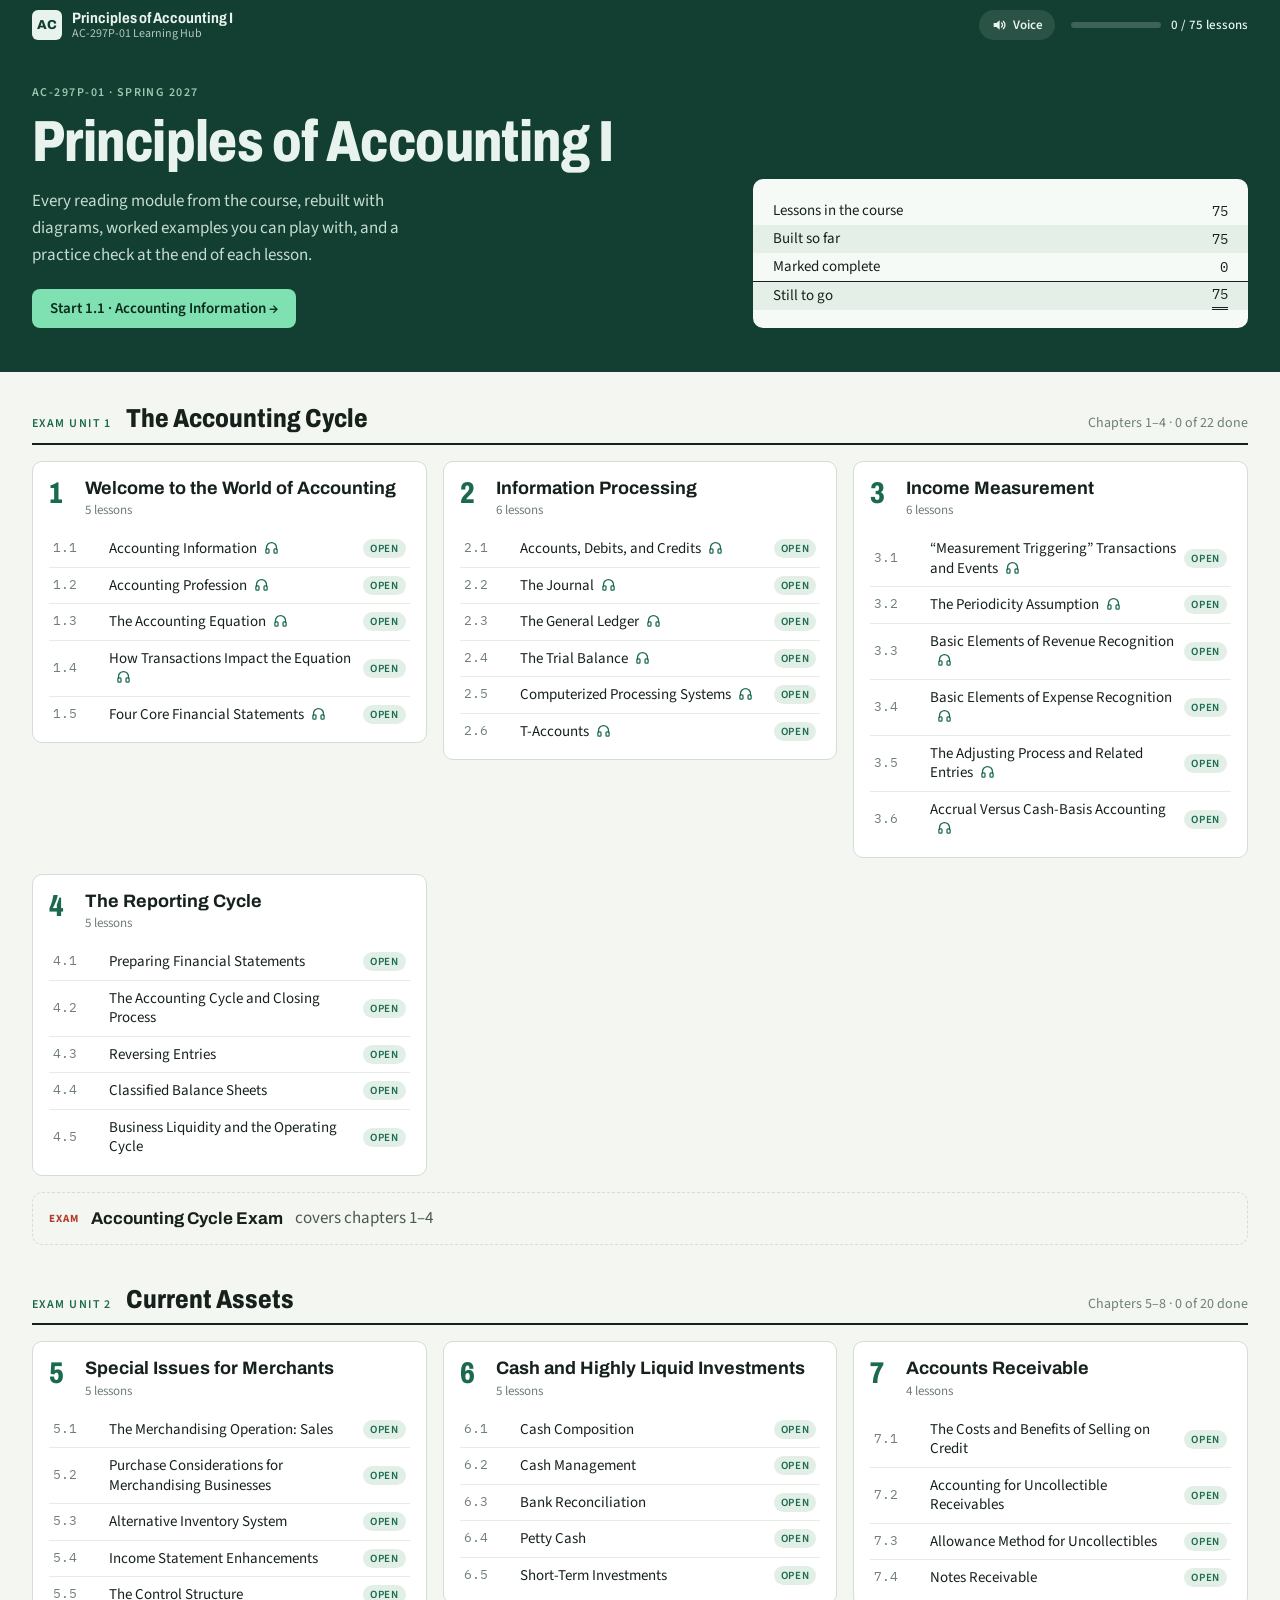
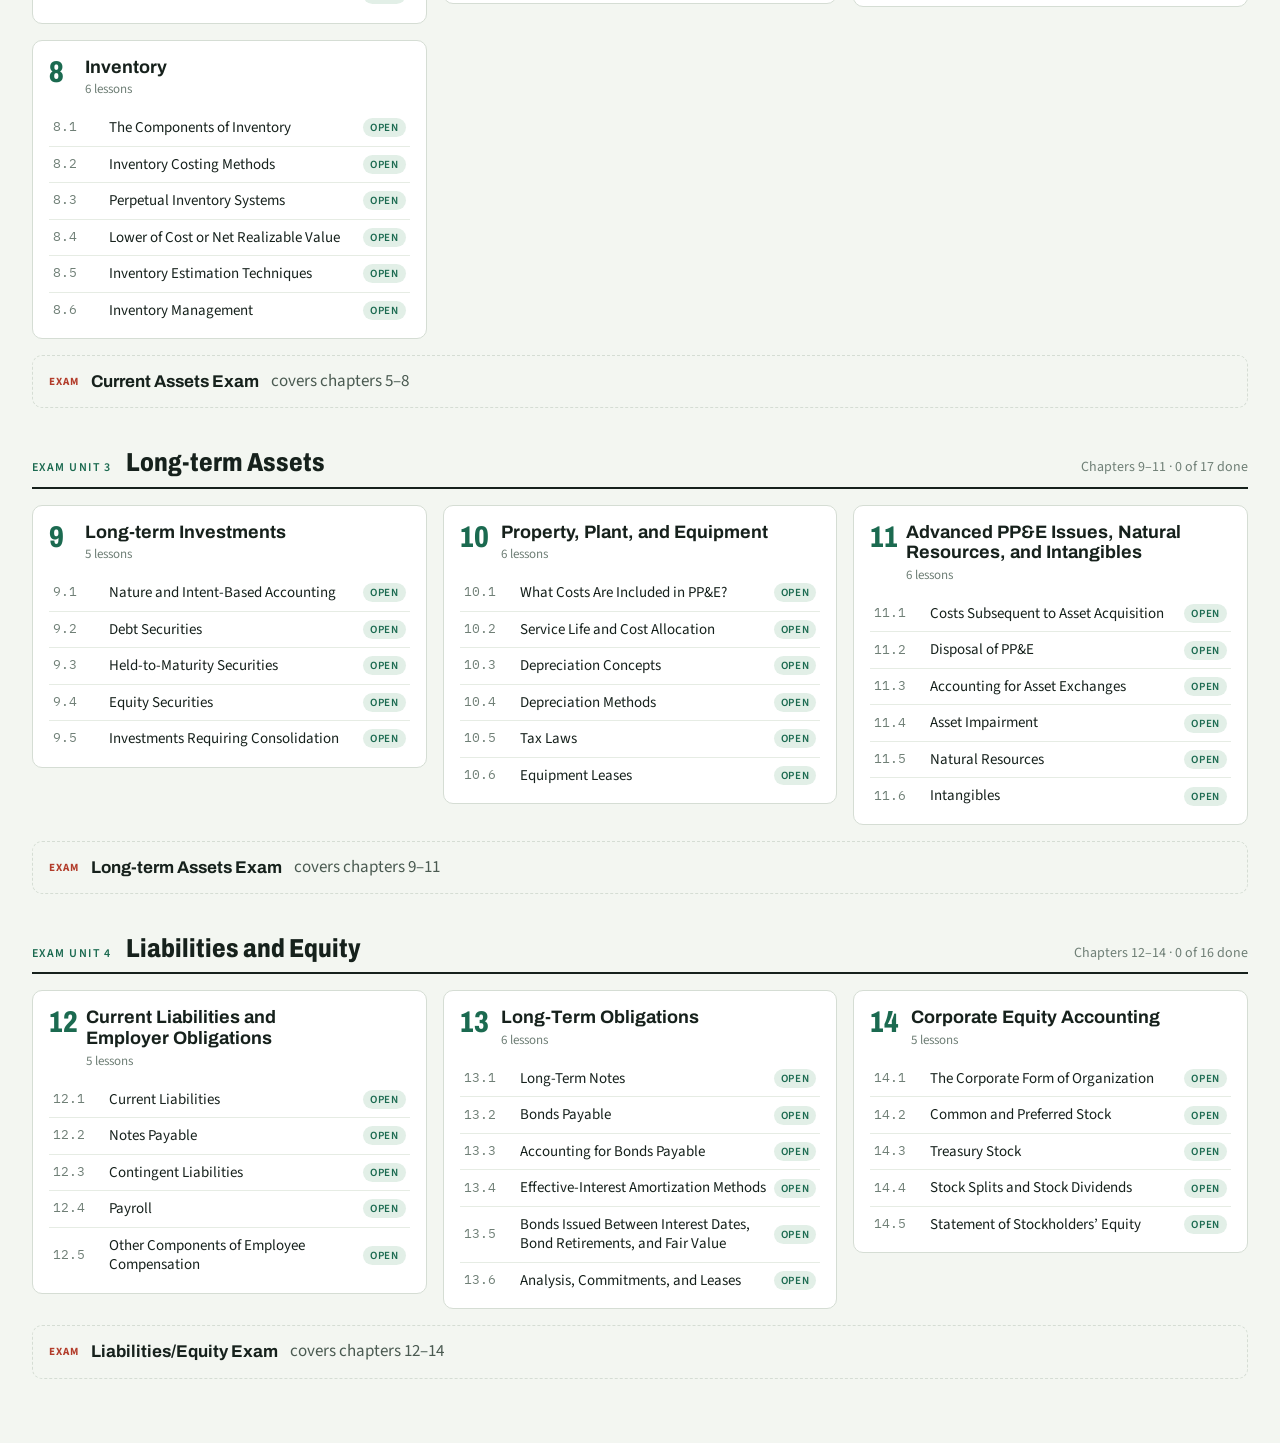
==== commit 94bd4b09: "Audio lessons for chapter 3; trim the "Welcome back" opener from every audio lesson The opener was c" ====
--- a/index.html
+++ b/index.html
@@ -151,6 +151,7 @@
 <script src="audio/11-3/index.js"></script>
 <script src="audio/11-4/index.js"></script>
 <script src="audio/11-5/index.js"></script>
+<script src="audio/11-6/index.js"></script>
 <script src="audio/12-1/index.js"></script>
 <script src="audio/12-2/index.js"></script>
 <script src="audio/12-3/index.js"></script>
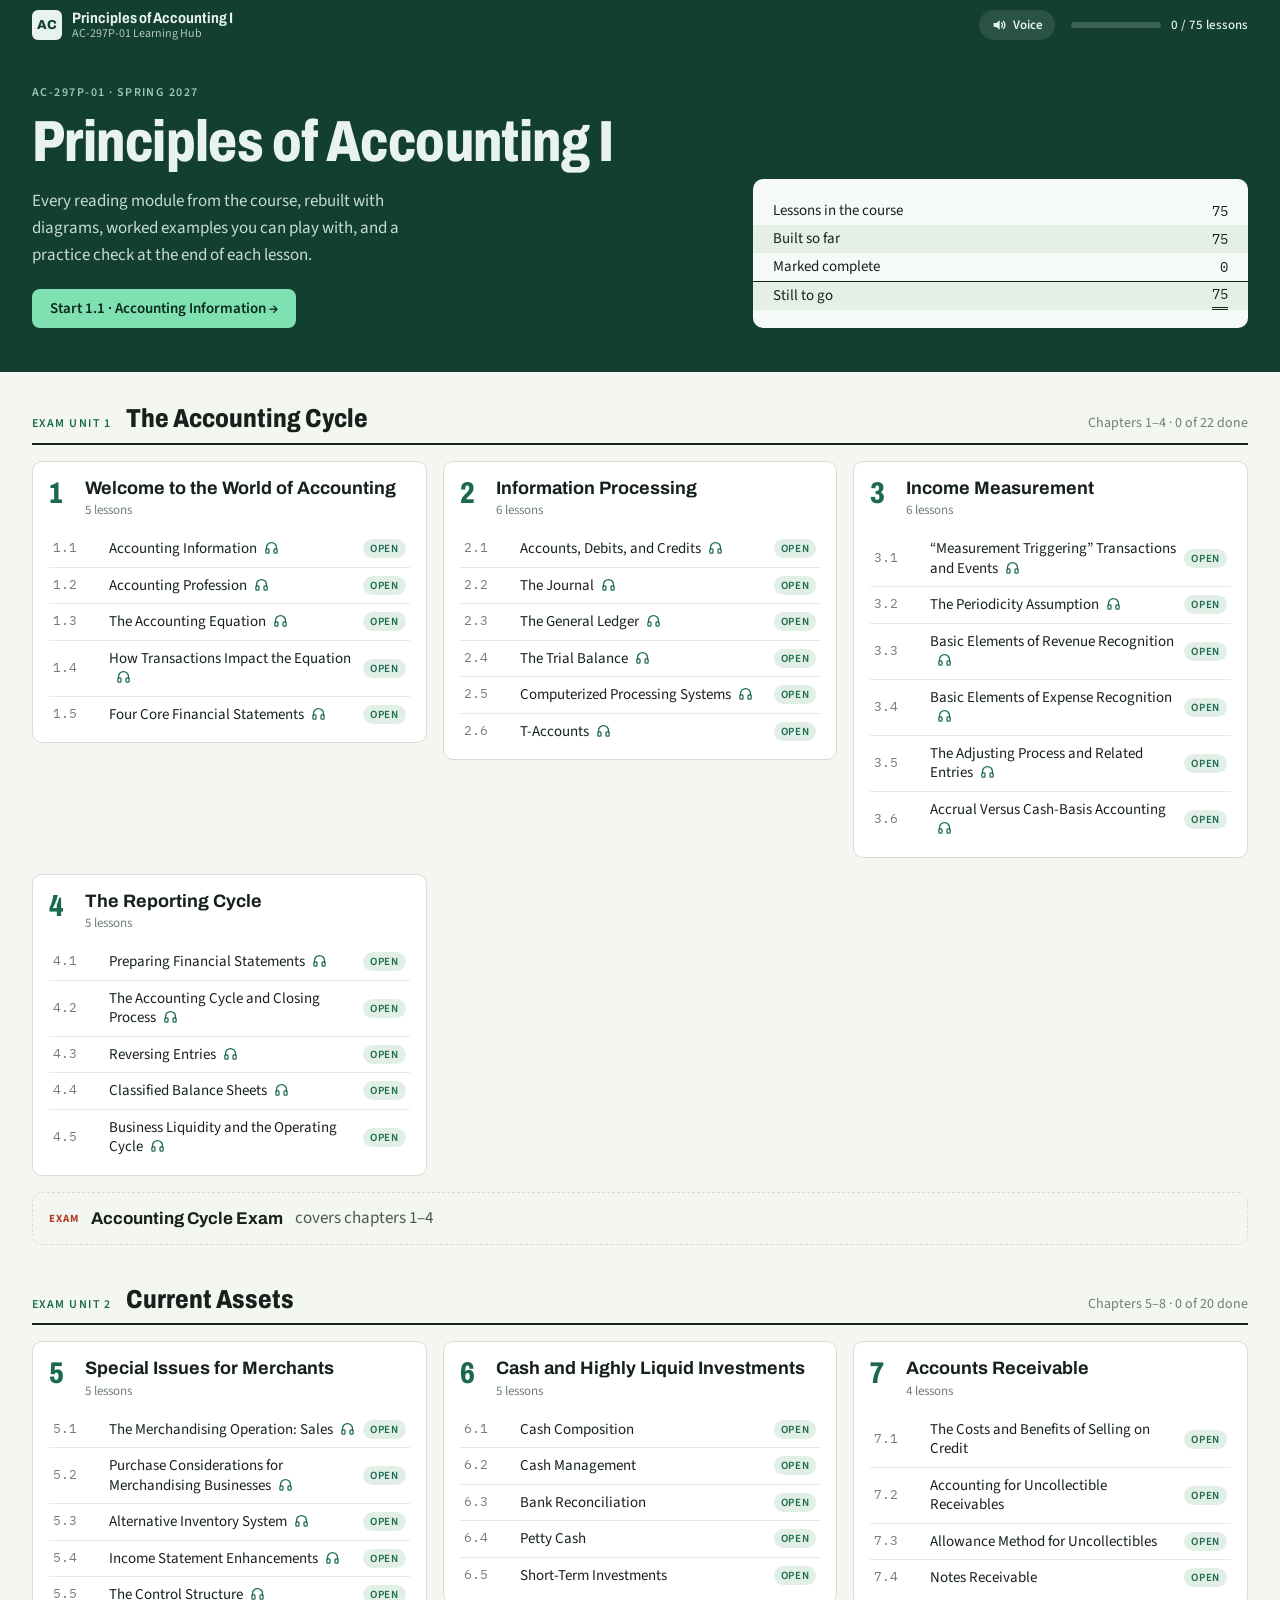
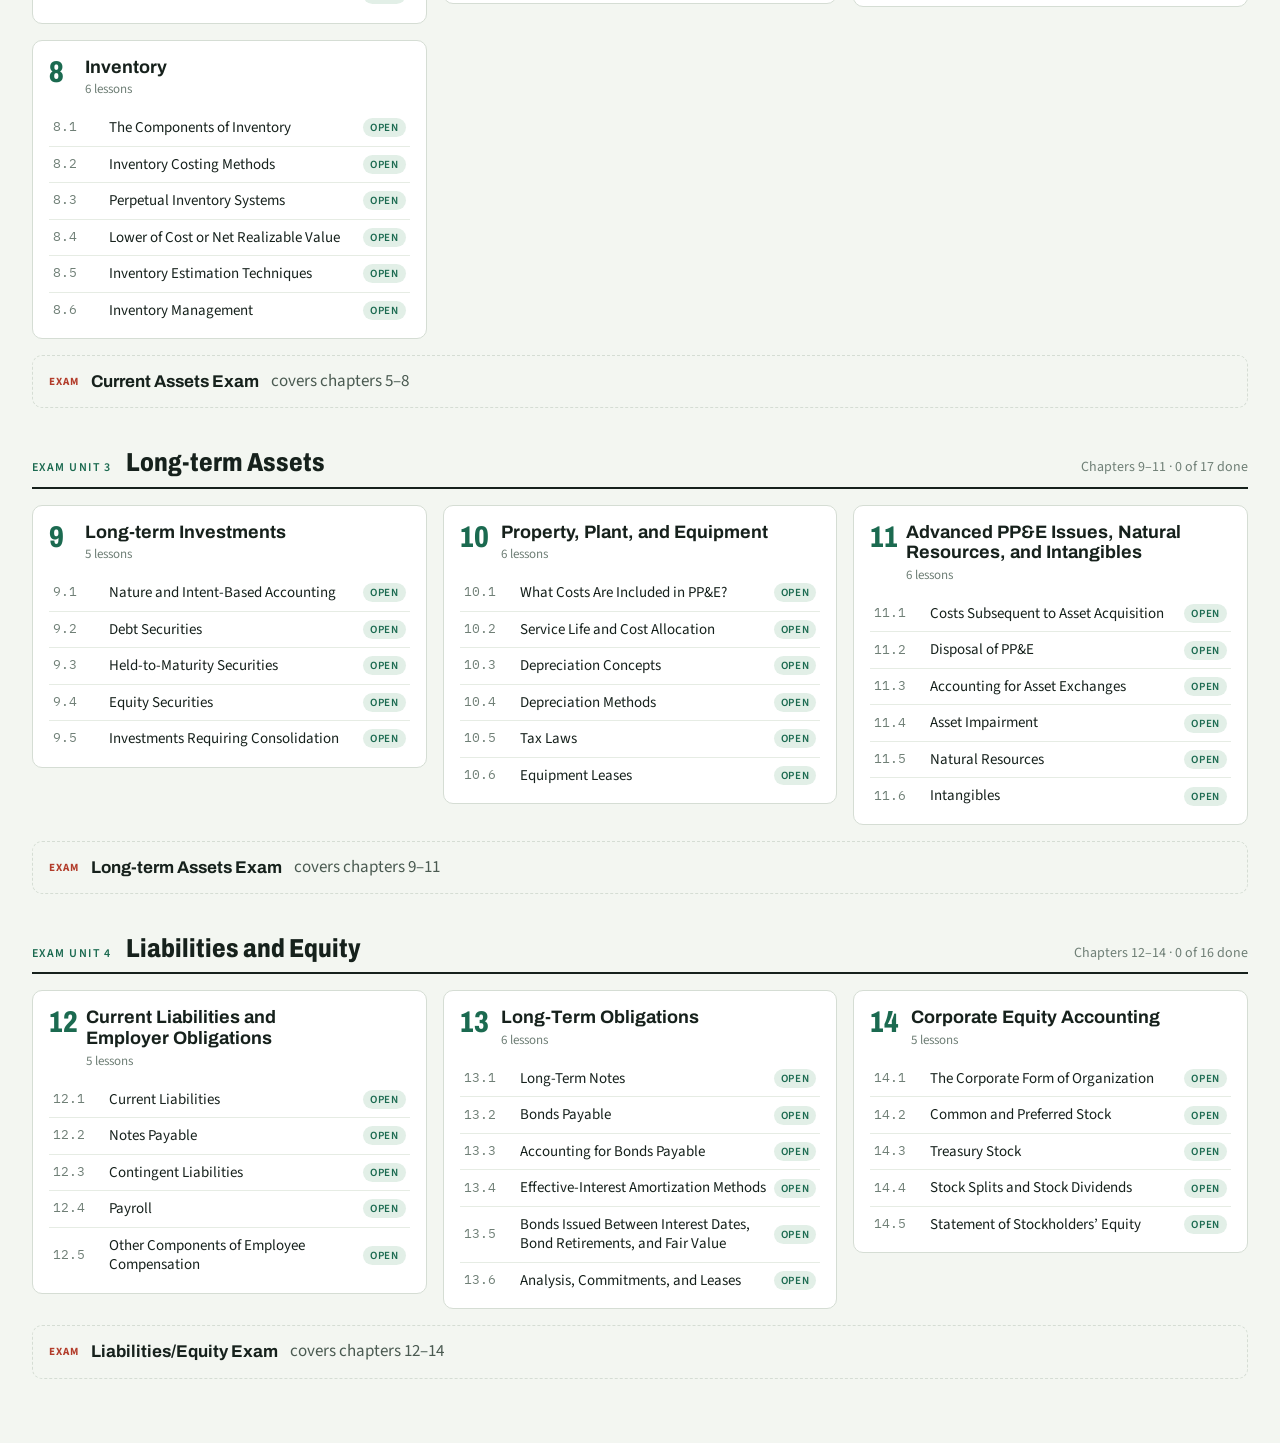
==== commit 73ebe078: "Audio lessons for chapter 5; timed narration for 10.1 Co-Authored-By: Claude Opus 5.5 <noreply@anthr" ====
--- a/index.html
+++ b/index.html
@@ -146,6 +146,7 @@
 <script src="audio/6-1/index.js"></script>
 <script src="audio/6-2/index.js"></script>
 <script src="audio/6-3/index.js"></script>
+<script src="audio/10-1/index.js"></script>
 <script src="audio/11-1/index.js"></script>
 <script src="audio/11-2/index.js"></script>
 <script src="audio/11-3/index.js"></script>
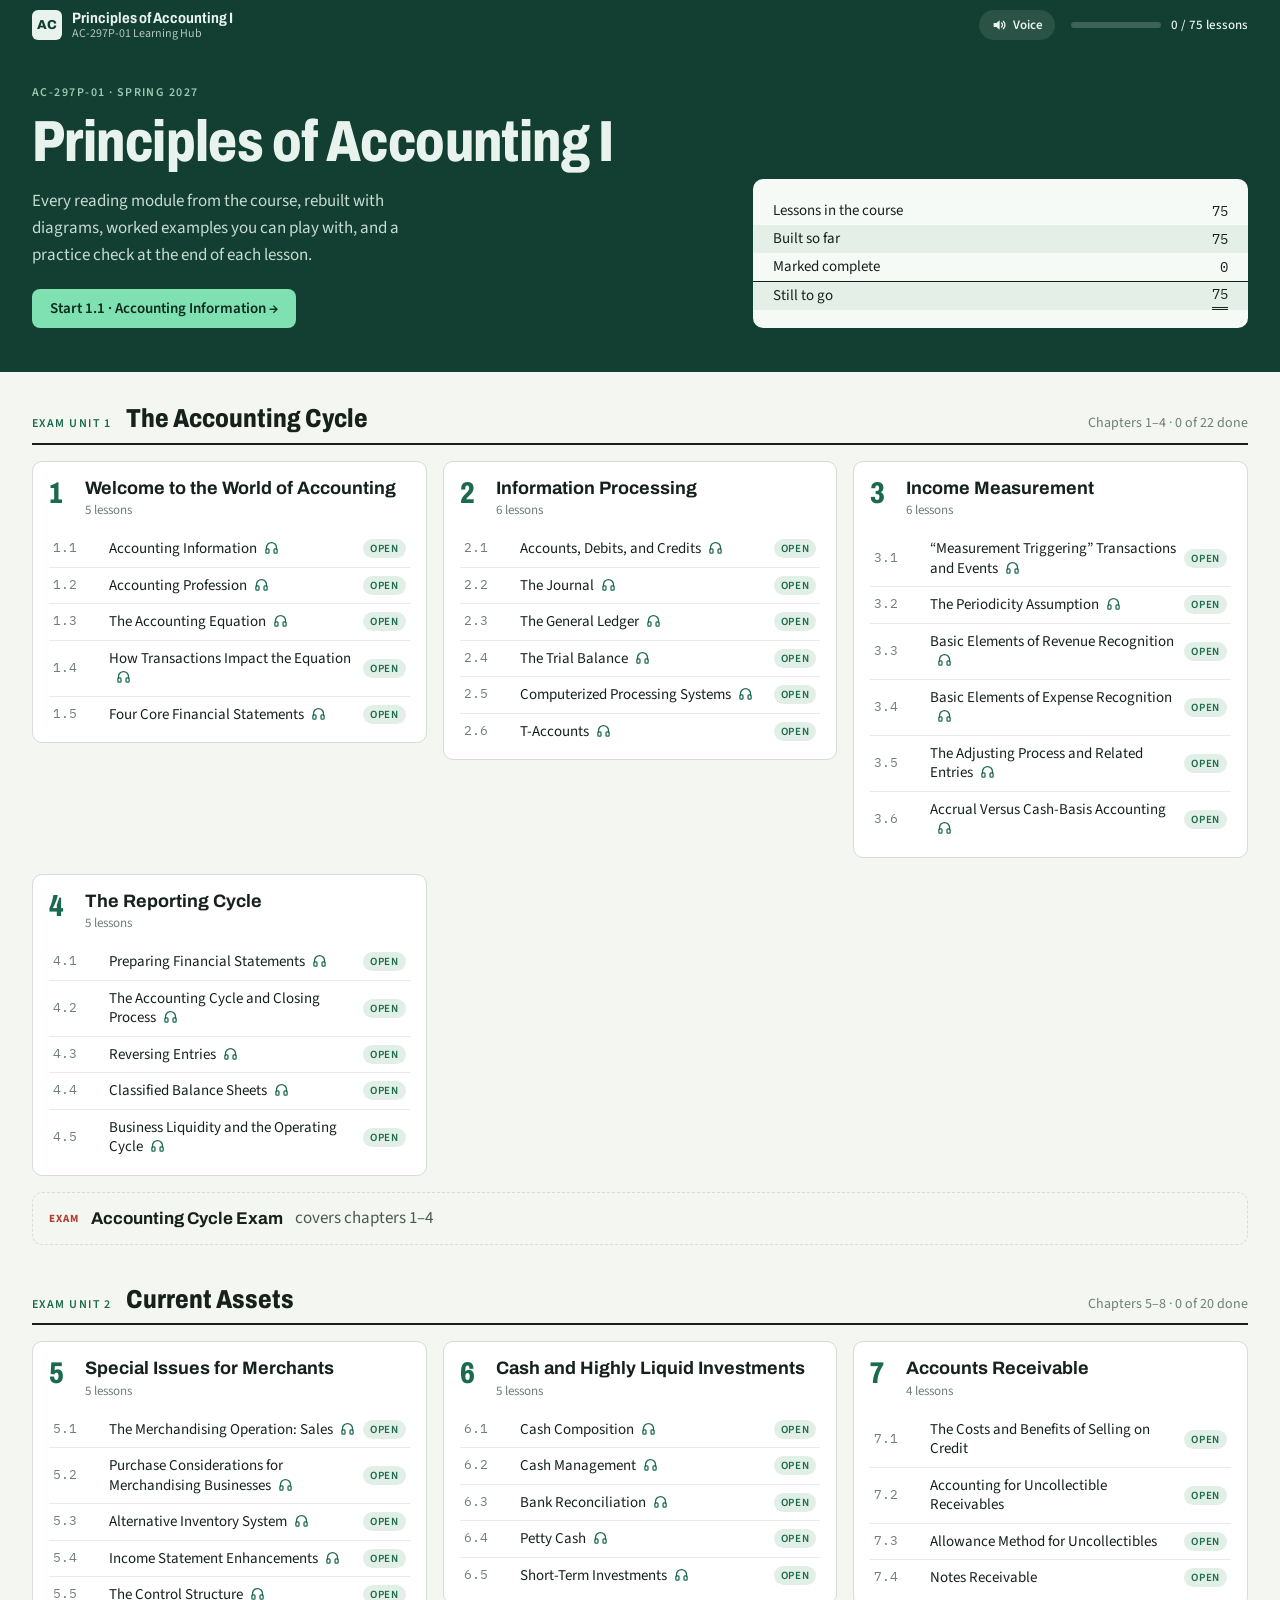
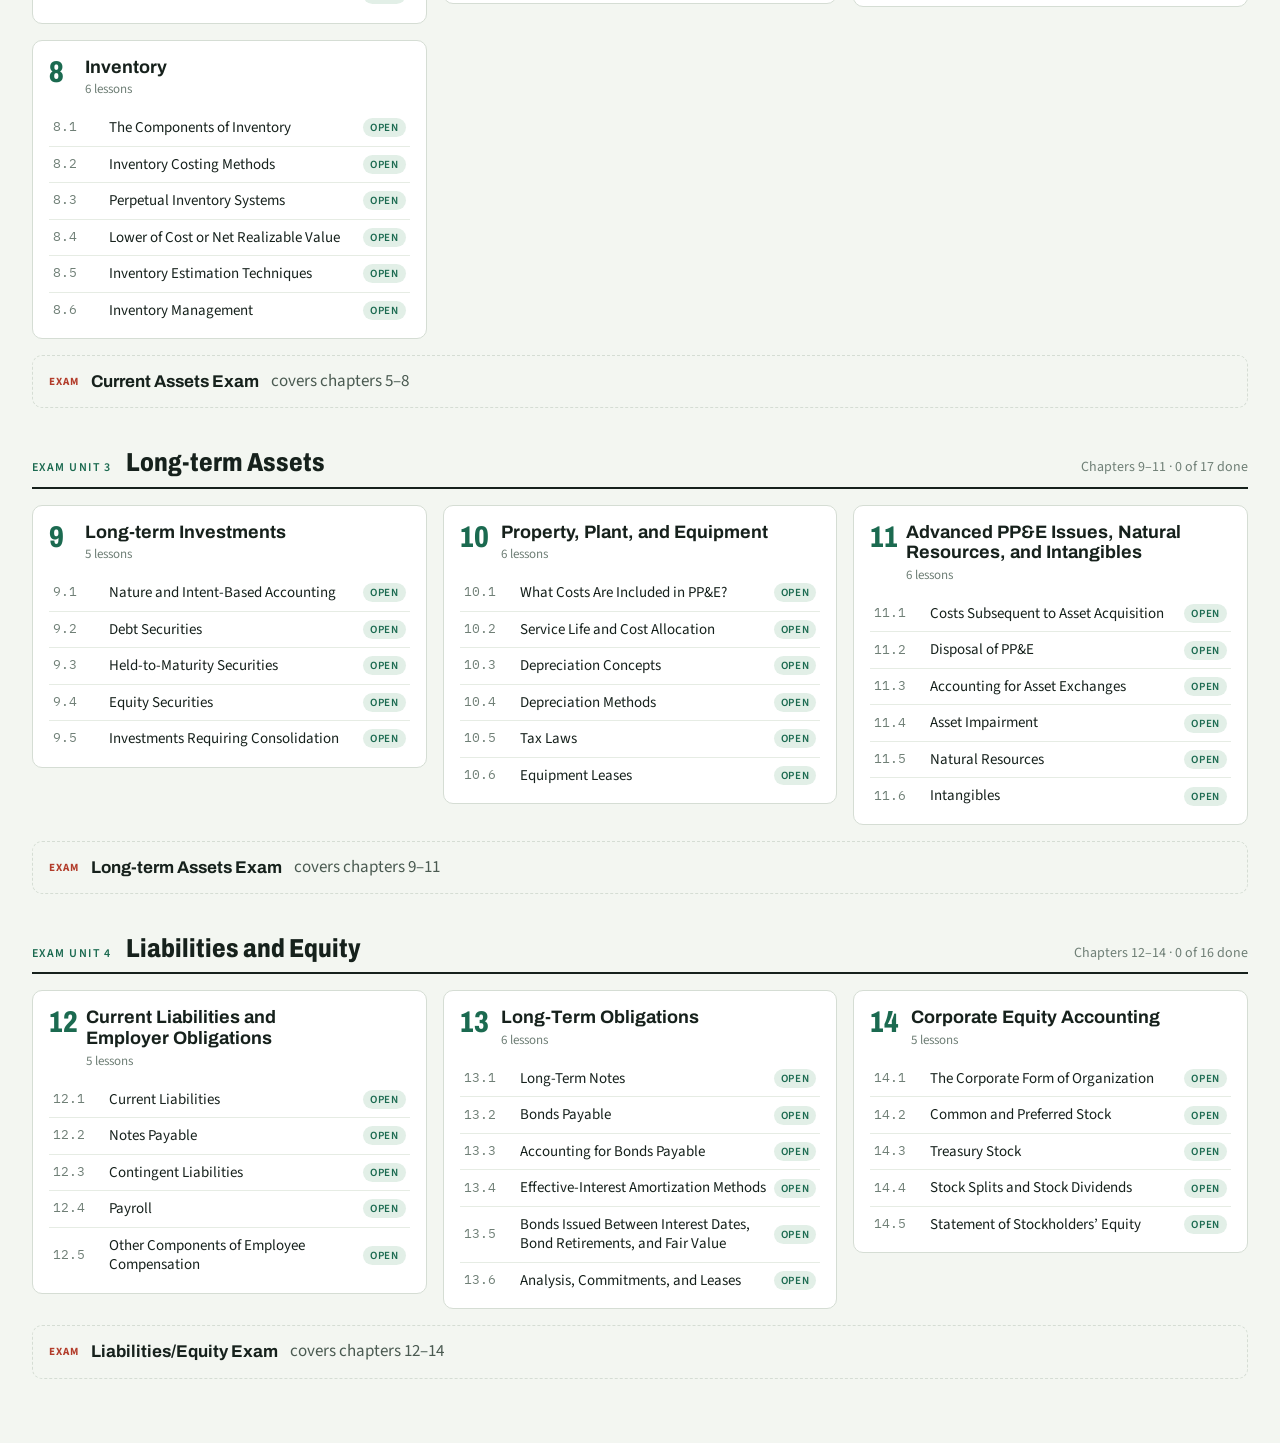
==== commit 19dec36b: "Audio lessons for chapter 6; timed narration for 4.1 and 10.2 Co-Authored-By: Claude Opus 5.5 <norep" ====
--- a/index.html
+++ b/index.html
@@ -147,6 +147,7 @@
 <script src="audio/6-2/index.js"></script>
 <script src="audio/6-3/index.js"></script>
 <script src="audio/10-1/index.js"></script>
+<script src="audio/10-2/index.js"></script>
 <script src="audio/11-1/index.js"></script>
 <script src="audio/11-2/index.js"></script>
 <script src="audio/11-3/index.js"></script>
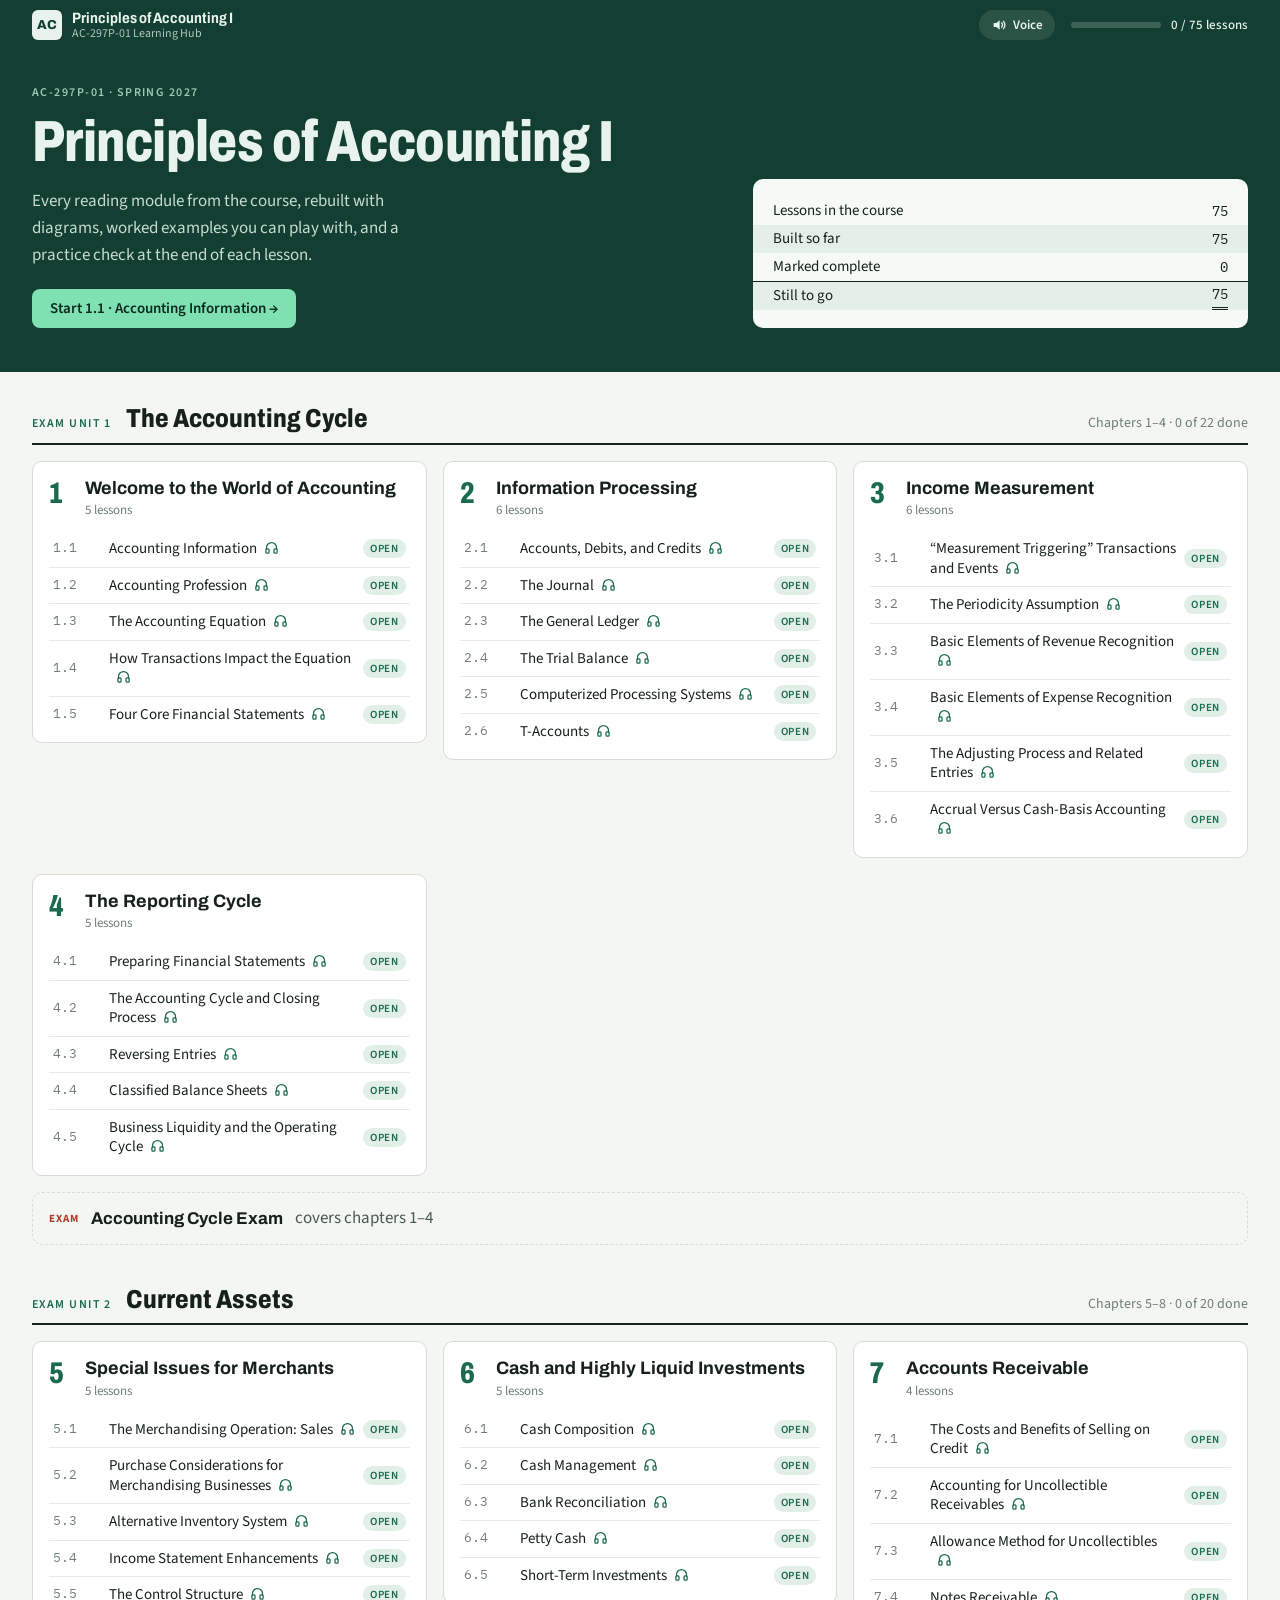
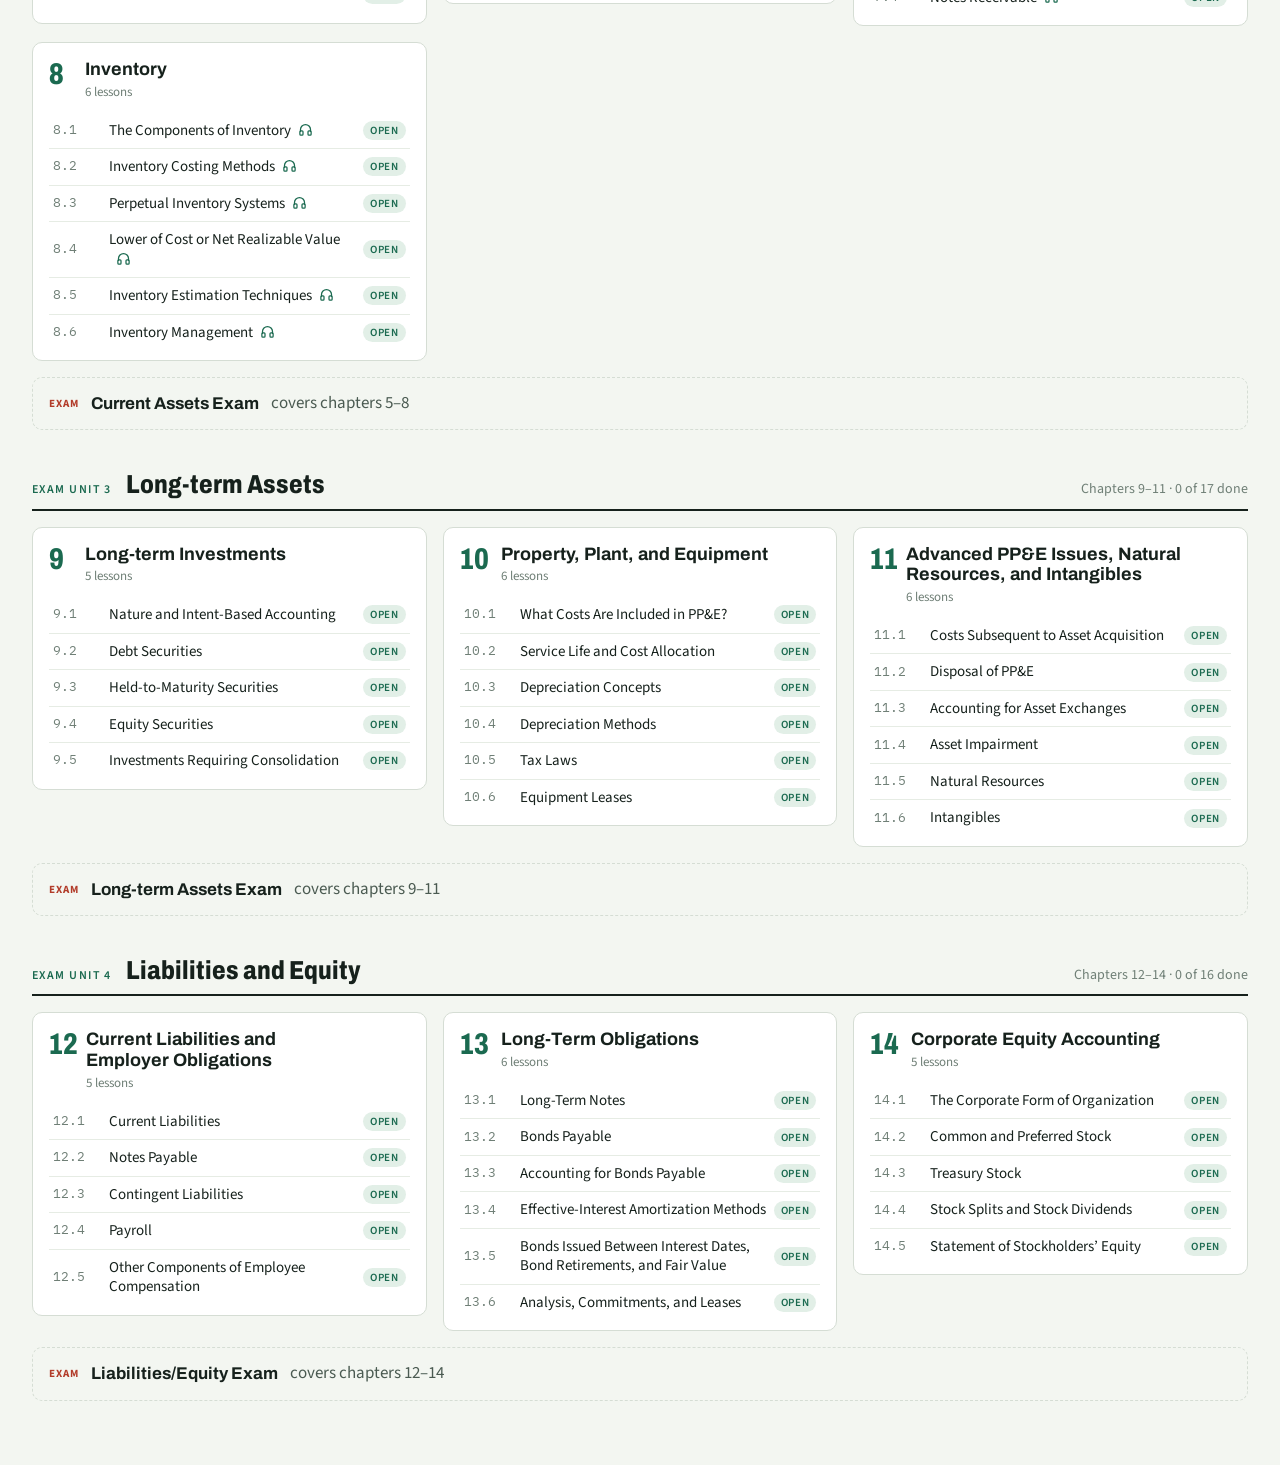
==== commit 53719b22: "Timed narration for 4.2-4.5, 9.1-9.5, and 10.3-10.6 Co-Authored-By: Claude Opus 5.5 <noreply@anthrop" ====
--- a/index.html
+++ b/index.html
@@ -146,8 +146,17 @@
 <script src="audio/6-1/index.js"></script>
 <script src="audio/6-2/index.js"></script>
 <script src="audio/6-3/index.js"></script>
+<script src="audio/9-1/index.js"></script>
+<script src="audio/9-2/index.js"></script>
+<script src="audio/9-3/index.js"></script>
+<script src="audio/9-4/index.js"></script>
+<script src="audio/9-5/index.js"></script>
 <script src="audio/10-1/index.js"></script>
 <script src="audio/10-2/index.js"></script>
+<script src="audio/10-3/index.js"></script>
+<script src="audio/10-4/index.js"></script>
+<script src="audio/10-5/index.js"></script>
+<script src="audio/10-6/index.js"></script>
 <script src="audio/11-1/index.js"></script>
 <script src="audio/11-2/index.js"></script>
 <script src="audio/11-3/index.js"></script>
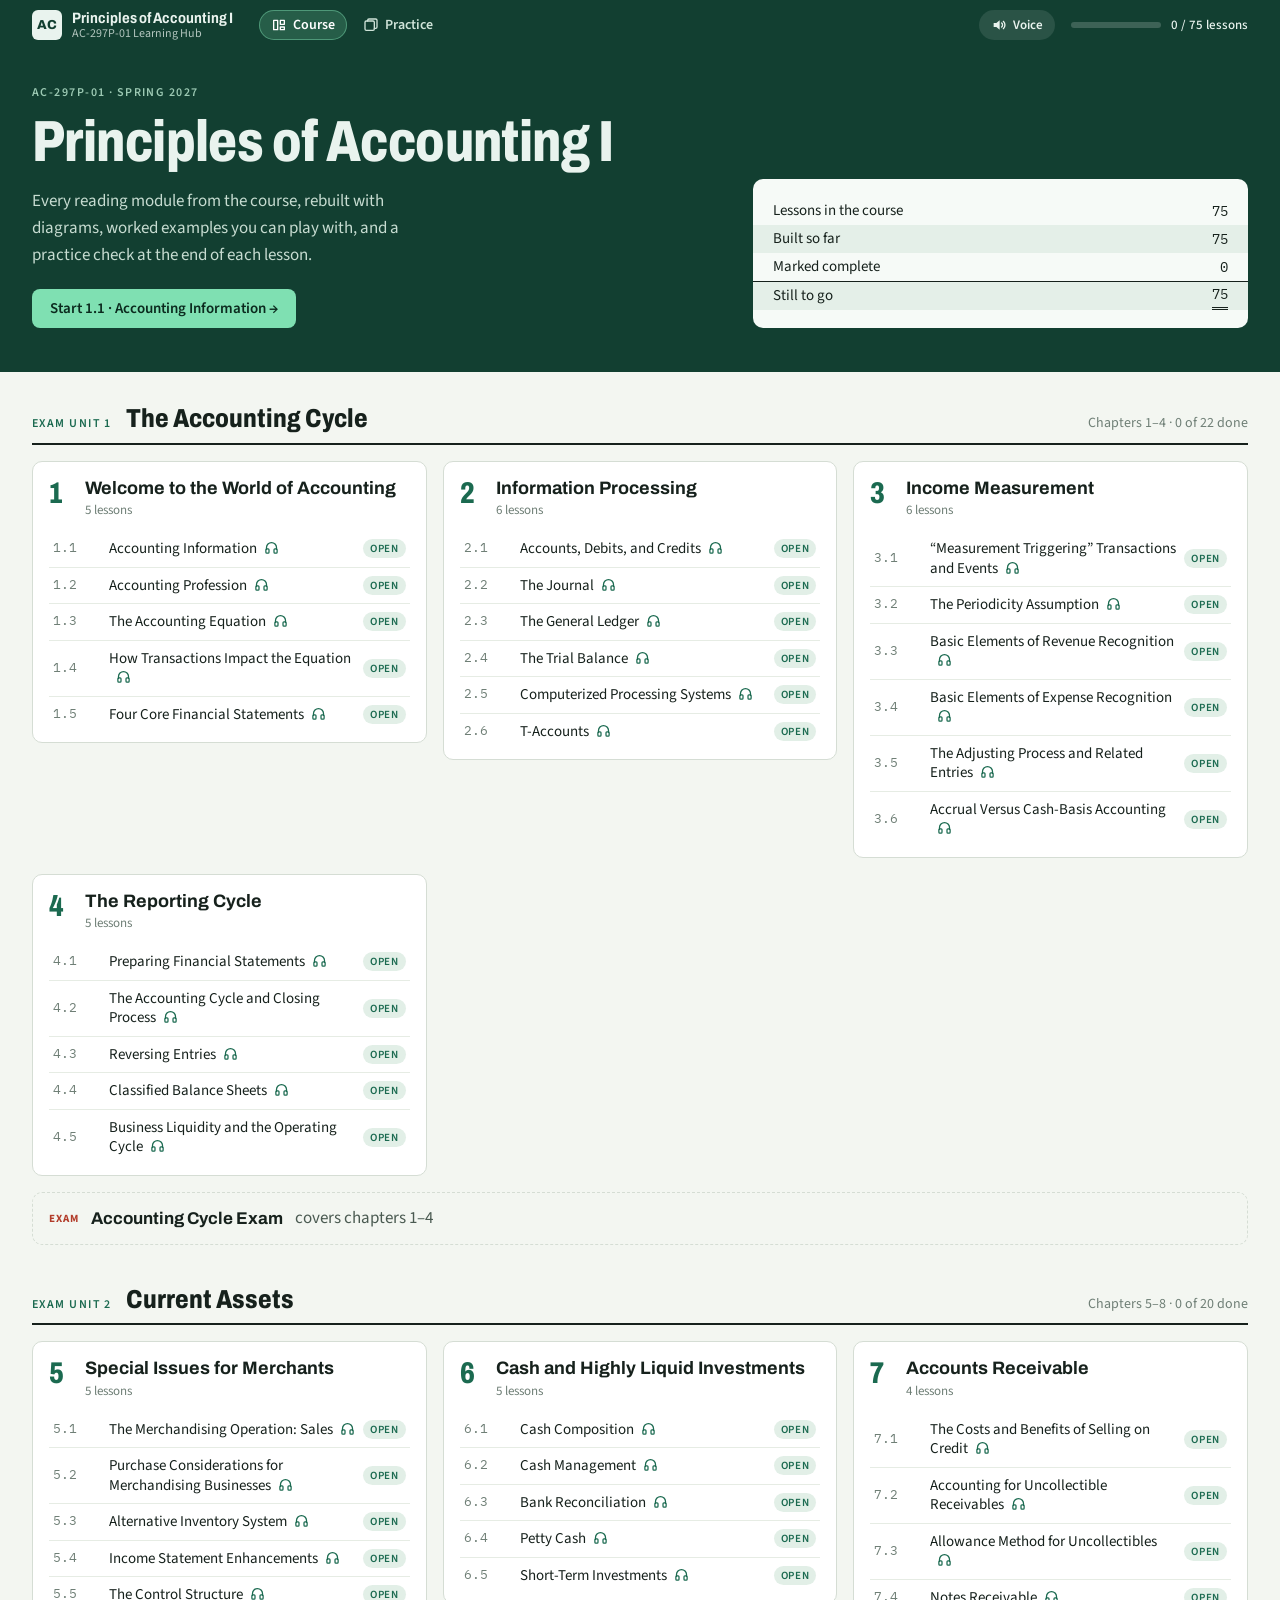
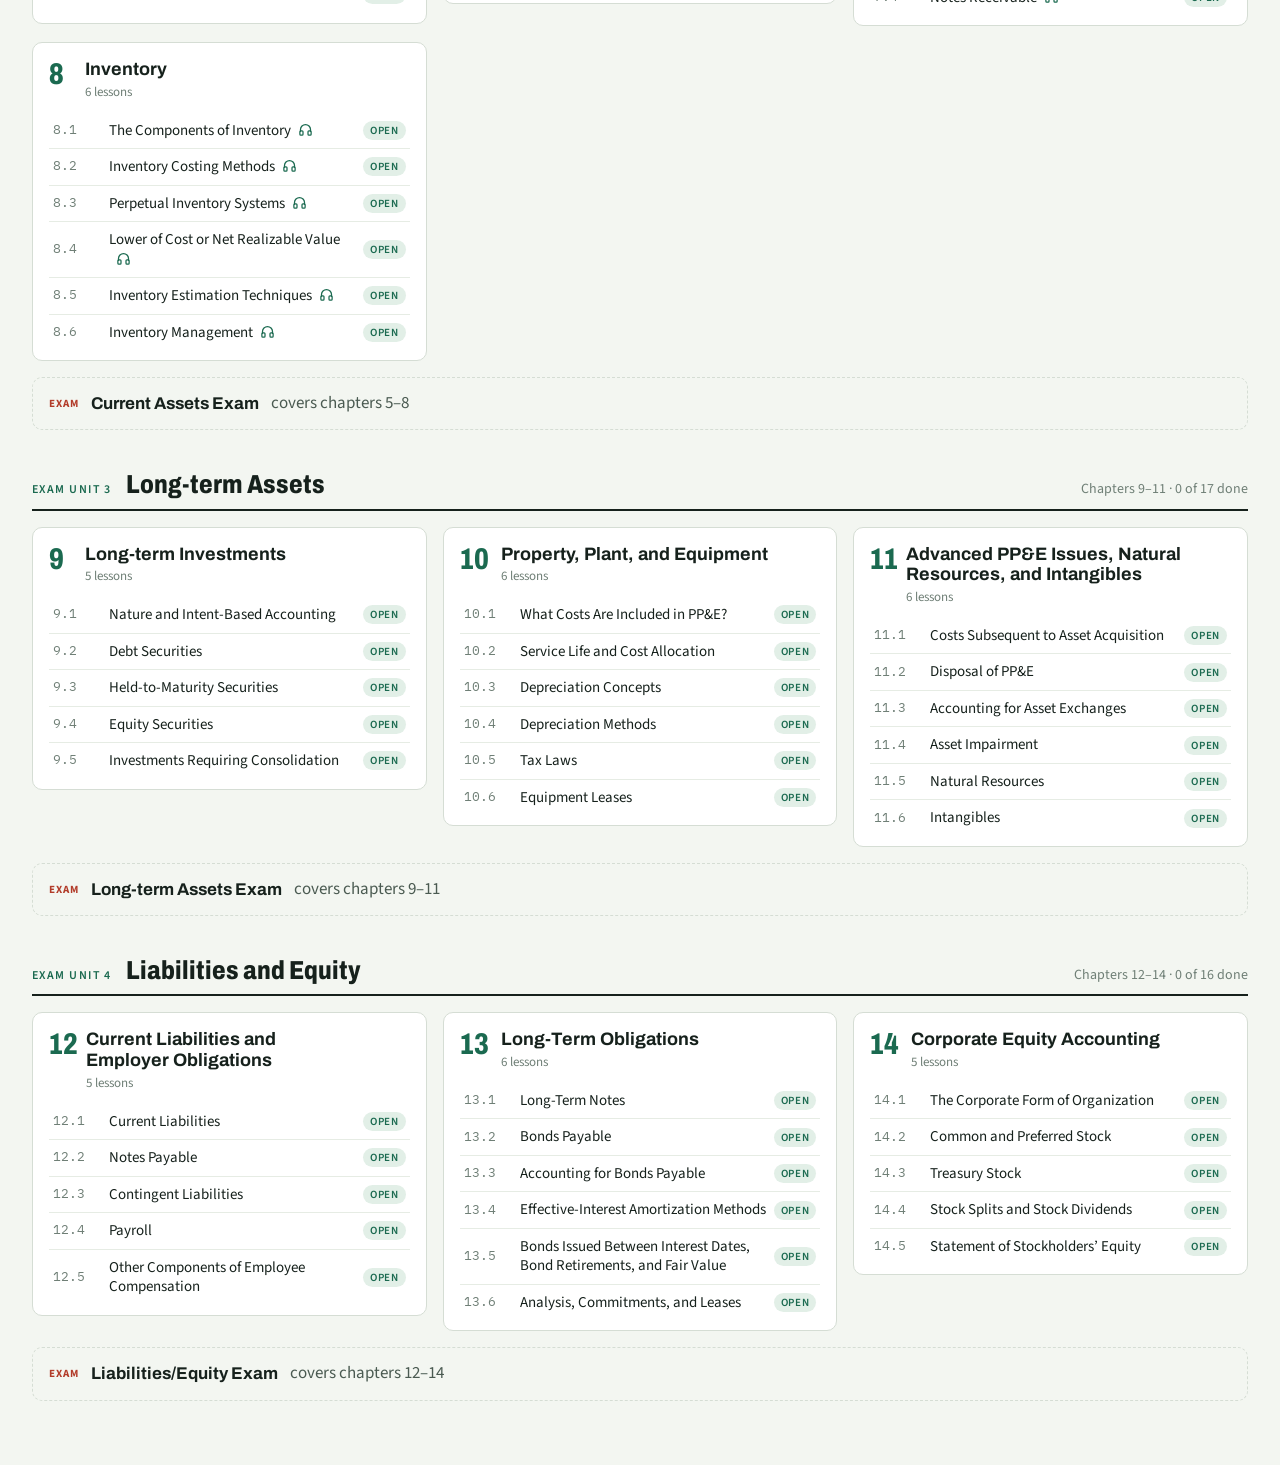
==== commit 65515959: "Add Practice tab: flashcards and multiple choice by chapter or lesson A Course / Practice switch in " ====
--- a/index.html
+++ b/index.html
@@ -18,6 +18,10 @@
       <span class="brand-mark">AC</span>
       <span class="brand-text">Principles of Accounting I<small>AC-297P-01 Learning Hub</small></span>
     </a>
+    <nav class="topnav" aria-label="Main">
+      <a href="#home" data-nav="home"><svg viewBox="0 0 24 24" width="16" height="16" fill="none" stroke="currentColor" stroke-width="2" stroke-linecap="round" stroke-linejoin="round" aria-hidden="true"><path d="M4 5h6v14H4zM14 5h6v6h-6zM14 15h6v4h-6z"/></svg><span>Course</span></a>
+      <a href="#practice/cards/all" data-nav="practice"><svg viewBox="0 0 24 24" width="16" height="16" fill="none" stroke="currentColor" stroke-width="2" stroke-linecap="round" stroke-linejoin="round" aria-hidden="true"><rect x="3" y="6" width="14" height="14" rx="2"/><path d="M7 6V5a2 2 0 0 1 2-2h10a2 2 0 0 1 2 2v10a2 2 0 0 1-2 2h-2"/></svg><span>Practice</span></a>
+    </nav>
     <span class="spacer"></span>
     <button type="button" class="vo-toggle" data-vo-toggle aria-pressed="false" title="Voice-over (V)">
       <svg viewBox="0 0 24 24" width="16" height="16" fill="none" stroke="currentColor" stroke-width="2" stroke-linecap="round" stroke-linejoin="round" aria-hidden="true"><path d="M4 9v6h4l5 4V5L8 9z" fill="currentColor" stroke="none"/><path d="M16 9a4 4 0 0 1 0 6M18.5 6.5a7.5 7.5 0 0 1 0 11"/></svg><span>Voice</span>
@@ -112,6 +116,9 @@
 <script src="assets/widgets.js"></script>
 <script src="assets/voice.js"></script>
 <script src="assets/talk.js"></script>
+<script src="assets/practice.js"></script>
+<script src="defs/ch1.js"></script>
+<script src="defs/ch2.js"></script>
 <script src="talks/index.js"></script>
 <!-- Recorded narration packs (generated by tools/narrate.py) -->
 <script src="audio/common/index.js"></script>
--- a/assets/hub.css
+++ b/assets/hub.css
@@ -789,3 +789,143 @@
 body.focus-mode .talk { display: none; }
 .has-talk { display: inline-block; color: var(--ledger); margin-left: 7px; vertical-align: -2px; }
 .has-talk svg { display: block; width: 15px; height: 15px; }
+
+/* ---------- top navigation ---------- */
+.topnav { display: flex; gap: 4px; margin-left: 10px; }
+.topnav a { display: inline-flex; align-items: center; gap: 6px; padding: 7px 12px; border-radius: 999px; color: #cfe3d8; text-decoration: none; font: 600 14px/1 var(--f-body); transition: background .15s, color .15s; }
+.topnav a:hover { background: rgba(255, 255, 255, .08); color: #fff; }
+.topnav a.on { background: rgba(127, 224, 178, .18); color: #fff; box-shadow: inset 0 0 0 1px rgba(127, 224, 178, .45); }
+.topnav a:focus-visible { outline: 2px solid #7fe0b2; outline-offset: 2px; }
+@media (max-width: 760px) { .brand-text { display: none; } .topnav { margin-left: 0; } }
+@media (max-width: 420px) { .topnav a { padding: 7px 9px; } .progress-pill #prog-text { font-size: 12px; } }
+
+/* ---------- practice page (assets/practice.js) ---------- */
+.pr-head { background: var(--bar); color: #e9f3ee; }
+.pr-head .wrap { padding-block: 26px 22px; }
+.pr-head .eyebrow { color: #9fc9b5; }
+.pr-head h1 { margin: 8px 0 6px; font-size: clamp(28px, 4vw, 40px); }
+.pr-head p { margin: 0; max-width: 62ch; color: #cfe3d8; }
+.pr-modes { display: inline-flex; gap: 4px; margin-top: 18px; padding: 4px; border-radius: 12px; background: rgba(0, 0, 0, .22); }
+.pr-modes a { display: inline-flex; align-items: center; gap: 8px; padding: 10px 16px; border-radius: 9px; color: #cfe3d8; text-decoration: none; font: 700 15px/1 var(--f-body); }
+.pr-modes a:hover { color: #fff; }
+.pr-modes a.on { background: #e9f3ee; color: #123f31; }
+.pr-scope { margin-top: 18px; }
+.pr-label { font: 600 12px/1 var(--f-body); letter-spacing: .1em; text-transform: uppercase; color: #9fc9b5; margin-bottom: 8px; }
+.pr-chips { display: flex; flex-wrap: wrap; gap: 6px; }
+.pr-chips .chip { display: inline-flex; align-items: center; gap: 6px; padding: 7px 12px; border-radius: 999px; text-decoration: none; color: #e9f3ee; font: 600 14px/1.1 var(--f-body); box-shadow: inset 0 0 0 1px rgba(233, 243, 238, .25); }
+.pr-chips .chip:hover { box-shadow: inset 0 0 0 1px rgba(233, 243, 238, .6); }
+.pr-chips .chip.on { background: #7fe0b2; color: #0b2a1f; box-shadow: none; }
+.pr-lessons { margin-top: 10px; padding-top: 10px; border-top: 1px solid rgba(233, 243, 238, .15); align-items: center; }
+.pr-lessons .chip span { font-weight: 400; opacity: .85; max-width: 22ch; overflow: hidden; text-overflow: ellipsis; white-space: nowrap; }
+.pr-chtitle { font: 700 14px/1 var(--f-display); margin-right: 6px; color: #fff; }
+.pr-main { padding-block: 26px 80px; max-width: 980px; }
+.pr-empty { color: var(--ink-2); }
+.pbtn { display: inline-flex; align-items: center; justify-content: center; gap: 7px; min-height: 42px; padding: 8px 16px; border-radius: 999px; border: 1px solid var(--rule); background: var(--card); color: var(--ink); font: 600 15px/1 var(--f-body); cursor: pointer; transition: border-color .15s, background .15s; }
+.pbtn:hover { border-color: var(--ledger); }
+.pbtn.small { min-height: 34px; padding: 6px 12px; font-size: 14px; }
+.pbtn.primary { background: var(--ledger); border-color: var(--ledger); color: var(--ledger-ink); }
+.pbtn.learn.on { background: var(--mgr-soft); border-color: var(--mgr); color: var(--ink); }
+.pbtn.got.on { background: var(--good-soft); border-color: var(--good); color: var(--ink); }
+.fc-tag { display: inline-block; font: 600 12px/1 var(--f-body); letter-spacing: .06em; text-transform: uppercase; color: var(--ledger); text-decoration: none; padding: 5px 9px; border-radius: 999px; background: var(--ledger-soft); }
+.fc-tag:hover { text-decoration: underline; }
+
+/* flashcards */
+.fc-bar { display: flex; flex-wrap: wrap; align-items: center; gap: 10px 18px; margin-bottom: 16px; }
+.fc-count { font: 700 15px/1 var(--f-body); }
+.fc-known { display: inline-flex; align-items: center; gap: 8px; color: var(--ink-2); font-size: 14px; }
+.fc-meter, .pq-meter { display: inline-block; width: 110px; height: 7px; border-radius: 4px; background: var(--rule); overflow: hidden; }
+.fc-meter span, .pq-meter span { display: block; height: 100%; background: var(--good); border-radius: 4px; transition: width .3s; }
+.fc-tools { margin-left: auto; display: inline-flex; flex-wrap: wrap; align-items: center; gap: 12px; }
+.fc-only { display: inline-flex; align-items: center; gap: 6px; font-size: 14px; color: var(--ink-2); cursor: pointer; }
+.fc-only input { width: 17px; height: 17px; accent-color: var(--ledger); }
+.fc-stage { display: grid; grid-template-columns: auto minmax(0, 1fr) auto; align-items: center; gap: 12px; }
+.fc-nav { width: 46px; height: 46px; border-radius: 50%; border: 1px solid var(--rule); background: var(--card); color: var(--ink); display: grid; place-items: center; cursor: pointer; }
+.fc-nav:hover:not(:disabled) { border-color: var(--ledger); }
+.fc-nav:disabled { opacity: .35; cursor: default; }
+.fc-card { perspective: 1400px; cursor: pointer; border-radius: 16px; outline: none; }
+.fc-card:focus-visible .fc-face { box-shadow: 0 0 0 3px var(--marker), var(--shadow); }
+.fc-inner { display: grid; transition: transform .55s cubic-bezier(.3, .7, .3, 1); transform-style: preserve-3d; }
+.fc-card.flipped .fc-inner { transform: rotateY(180deg); }
+.fc-face { grid-area: 1 / 1; backface-visibility: hidden; -webkit-backface-visibility: hidden; background: var(--card); border: 1px solid var(--rule); border-radius: 16px; box-shadow: var(--shadow); padding: 22px 26px; min-height: 300px; display: flex; flex-direction: column; }
+.fc-front { align-items: center; justify-content: center; text-align: center; position: relative; }
+.fc-front .fc-tag { position: absolute; top: 16px; left: 16px; }
+.fc-badge { position: absolute; top: 16px; right: 16px; font: 700 12px/1 var(--f-body); color: var(--good); background: var(--good-soft); padding: 5px 9px; border-radius: 999px; }
+.fc-front h2 { font-size: clamp(26px, 4vw, 38px); line-height: 1.15; margin: 10px 0 14px; max-width: 22ch; }
+.fc-hint { color: var(--ink-3); font-size: 14px; }
+.fc-back { transform: rotateY(180deg); gap: 10px; }
+.fc-bterm { font: 700 20px/1.2 var(--f-display); color: var(--ledger); }
+.fc-defs { margin: 0; display: grid; gap: 10px; }
+.fc-defs > div { padding: 12px 14px; border-radius: 10px; background: var(--greenbar); }
+.fc-defs > div:nth-child(2) { background: var(--ledger-soft); }
+.fc-defs > div:nth-child(3) { background: var(--mgr-soft); }
+.fc-defs dt { font: 700 12px/1 var(--f-body); letter-spacing: .08em; text-transform: uppercase; color: var(--ink-2); margin-bottom: 6px; }
+.fc-defs dd { margin: 0; font-size: 17px; line-height: 1.45; }
+.fc-actions { display: flex; flex-wrap: wrap; justify-content: center; gap: 10px; margin-top: 18px; }
+.fc-keys { text-align: center; color: var(--ink-3); font-size: 13px; margin-top: 12px; }
+.fc-done { text-align: center; padding: 40px 16px; border: 1px dashed var(--rule); border-radius: 16px; }
+@media (max-width: 640px) {
+  .fc-stage { grid-template-columns: minmax(0, 1fr); }
+  .fc-nav { display: none; }
+  .fc-face { padding: 18px; min-height: 260px; }
+  .fc-front .fc-tag { position: static; }
+  .fc-badge { top: 12px; right: 12px; }
+  .fc-defs dd { font-size: 16px; }
+  .fc-tools { margin-left: 0; }
+  .fc-keys { display: none; }
+  .fc-actions { position: sticky; bottom: 8px; z-index: 5; }
+}
+@media (prefers-reduced-motion: reduce) { .fc-inner { transition: none; } }
+
+/* multiple choice */
+.pq-setup, .pq-result { background: var(--card); border: 1px solid var(--rule); border-radius: 16px; box-shadow: var(--shadow); padding: 24px 26px; }
+.pq-setup h2 { margin: 0 0 8px; font-size: 24px; }
+.pq-best { color: var(--good); }
+.pq-sizes { display: flex; flex-wrap: wrap; gap: 10px; margin-top: 14px; }
+.pq-top { display: flex; flex-wrap: wrap; align-items: center; gap: 10px 16px; margin-bottom: 14px; font-weight: 700; }
+.pq-meter { width: 160px; }
+.pq-top .fc-tag { margin-left: auto; }
+.pq-card { background: var(--card); border: 1px solid var(--rule); border-radius: 16px; box-shadow: var(--shadow); padding: 22px 24px; }
+.pq-card .pq-q { font: 600 20px/1.4 var(--f-body); margin: 0 0 16px; }
+.pq-opts { display: grid; gap: 10px; }
+.pq-opt { display: flex; align-items: flex-start; gap: 12px; width: 100%; text-align: left; padding: 13px 14px; border-radius: 12px; border: 1.5px solid var(--rule); background: var(--paper); color: var(--ink); font: 400 17px/1.4 var(--f-body); cursor: pointer; transition: border-color .15s, background .15s, opacity .2s; }
+.pq-opt:hover:not(:disabled) { border-color: var(--ledger); background: var(--greenbar); }
+.pq-opt:disabled { cursor: default; }
+.pq-l { flex: none; width: 28px; height: 28px; border-radius: 50%; display: grid; place-items: center; font: 700 14px/1 var(--f-body); background: var(--card); border: 1px solid var(--rule); }
+.pq-opt.right { border-color: var(--good); background: var(--good-soft); }
+.pq-opt.right .pq-l { background: var(--good); color: var(--card); border-color: var(--good); }
+.pq-opt.wrong { border-color: var(--bad); background: var(--bad-soft); }
+.pq-opt.wrong .pq-l { background: var(--bad); color: var(--card); border-color: var(--bad); }
+.pq-opt.dim { opacity: .55; }
+.pq-fb:empty { display: none; }
+.pq-fb { margin-top: 16px; padding-top: 14px; border-top: 1px solid var(--rule-2); }
+.pq-verdict { font: 700 18px/1.3 var(--f-body); }
+.pq-verdict.ok { color: var(--good); }
+.pq-verdict.no { color: var(--bad); }
+.pq-why { color: var(--ink-2); margin: 8px 0 0; }
+.pq-next { display: flex; flex-wrap: wrap; align-items: center; justify-content: space-between; gap: 12px; margin-top: 14px; }
+.pq-review { color: var(--ledger); font-weight: 600; }
+.pq-score { display: flex; align-items: baseline; gap: 14px; }
+.pq-big { font: 800 52px/1 var(--f-display); color: var(--ledger); }
+.pq-mh { margin: 28px 0 10px; }
+.pq-missed { display: grid; gap: 12px; padding-left: 22px; }
+.pq-missed li { background: var(--card); border: 1px solid var(--rule); border-radius: 12px; padding: 14px 16px; }
+.pq-missed .pq-q { font-weight: 600; margin: 0 0 6px; }
+.pq-yours { color: var(--bad); }
+.pq-correct { color: var(--good); font-weight: 600; }
+@media (max-width: 640px) { .pq-card, .pq-setup, .pq-result { padding: 18px 16px; } .pq-card .pq-q { font-size: 18px; } .pq-opt { font-size: 16px; } .pq-meter { width: 90px; } }
+.pr-head .wrap { padding-block: 20px 16px; }
+.pr-head h1 { margin: 6px 0 4px; }
+@media (max-width: 640px) {
+  .pr-head p { display: none; }
+  .pr-head h1 { font-size: 26px; }
+  .pr-modes { display: flex; margin-top: 12px; }
+  .pr-modes a { flex: 1; justify-content: center; padding: 10px 8px; }
+  .pr-scope { margin-top: 14px; }
+  .pr-chips { flex-wrap: nowrap; overflow-x: auto; scrollbar-width: none; -webkit-overflow-scrolling: touch; margin-inline: calc(-1 * var(--gutter-l)) calc(-1 * var(--gutter-r)); padding: 2px var(--gutter-r) 4px var(--gutter-l); }
+  .pr-chips::-webkit-scrollbar { display: none; }
+  .pr-chips .chip { flex: none; }
+  .pr-lessons { flex-wrap: nowrap; }
+  .pr-chtitle { display: none; }
+}
+.fc-swipe { display: none; text-align: center; color: var(--ink-3); font-size: 13px; margin-top: 10px; }
+@media (max-width: 640px) { .fc-swipe { display: block; } }
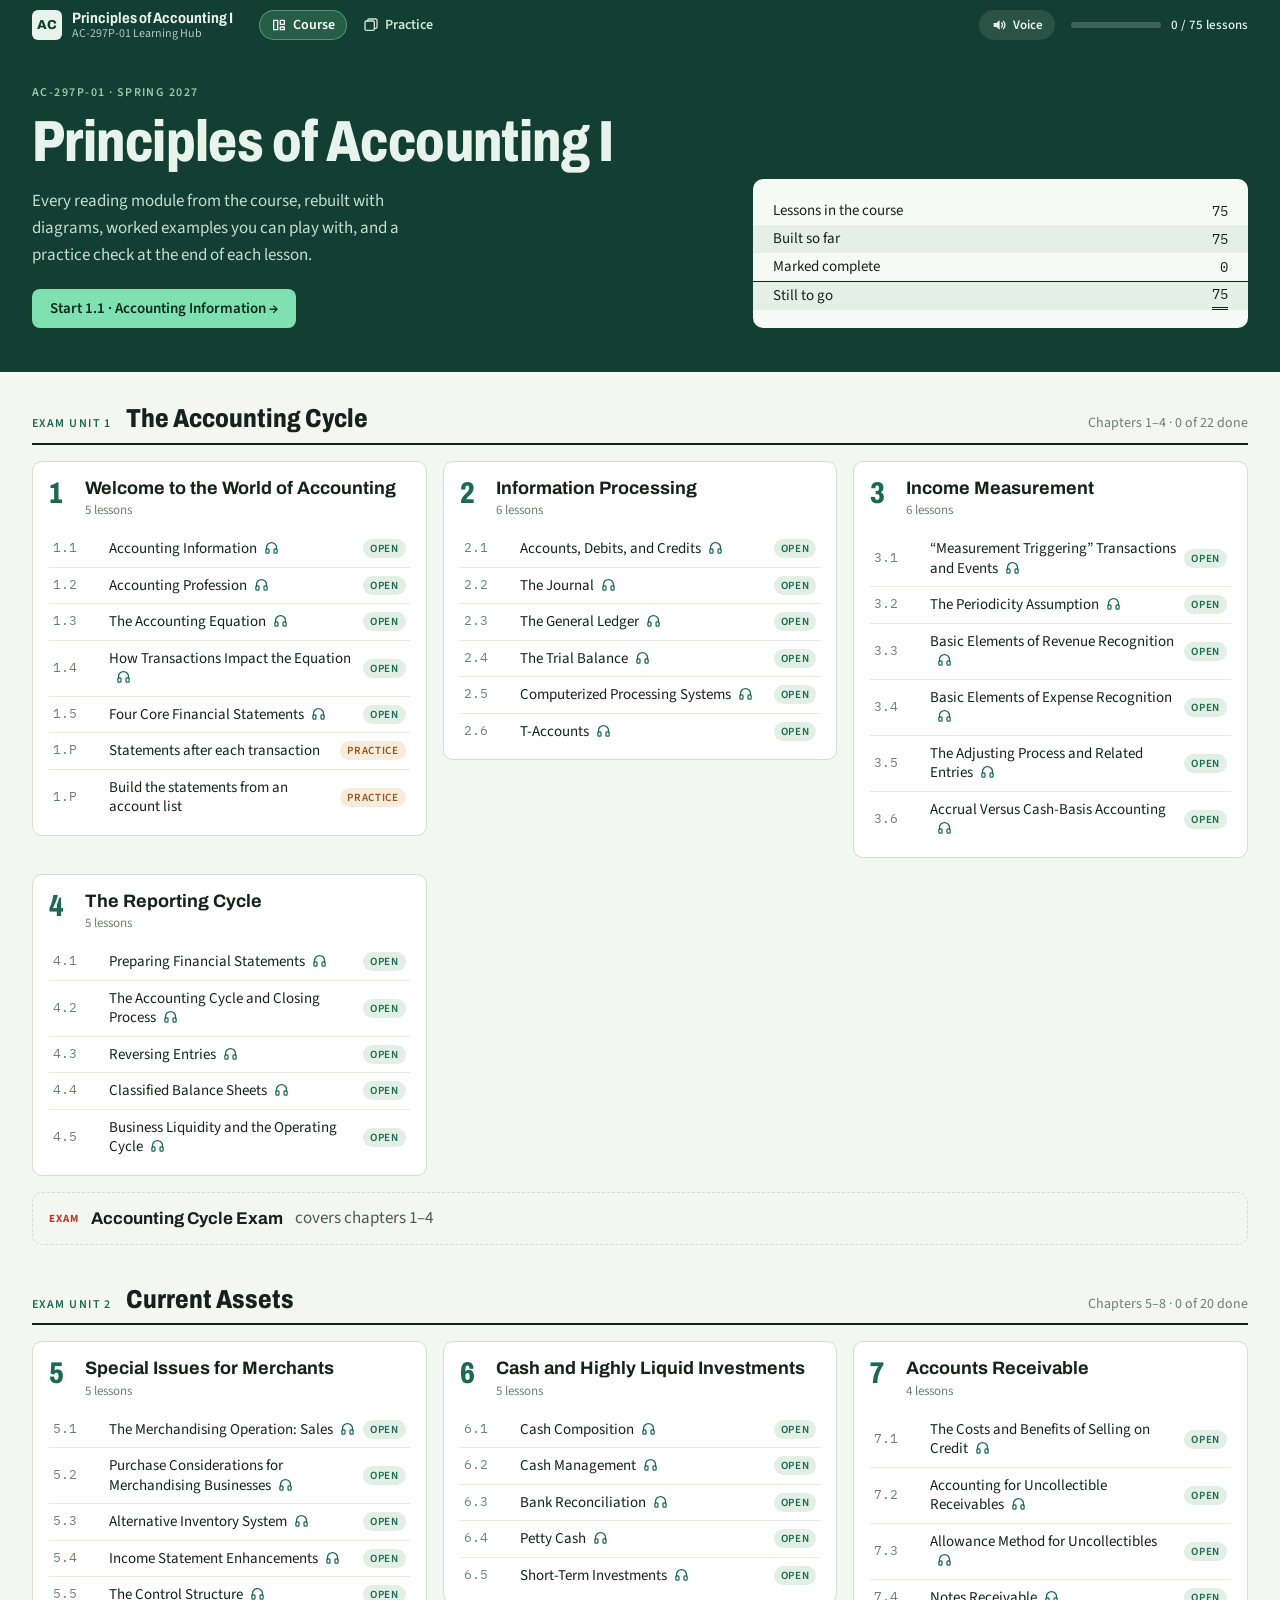
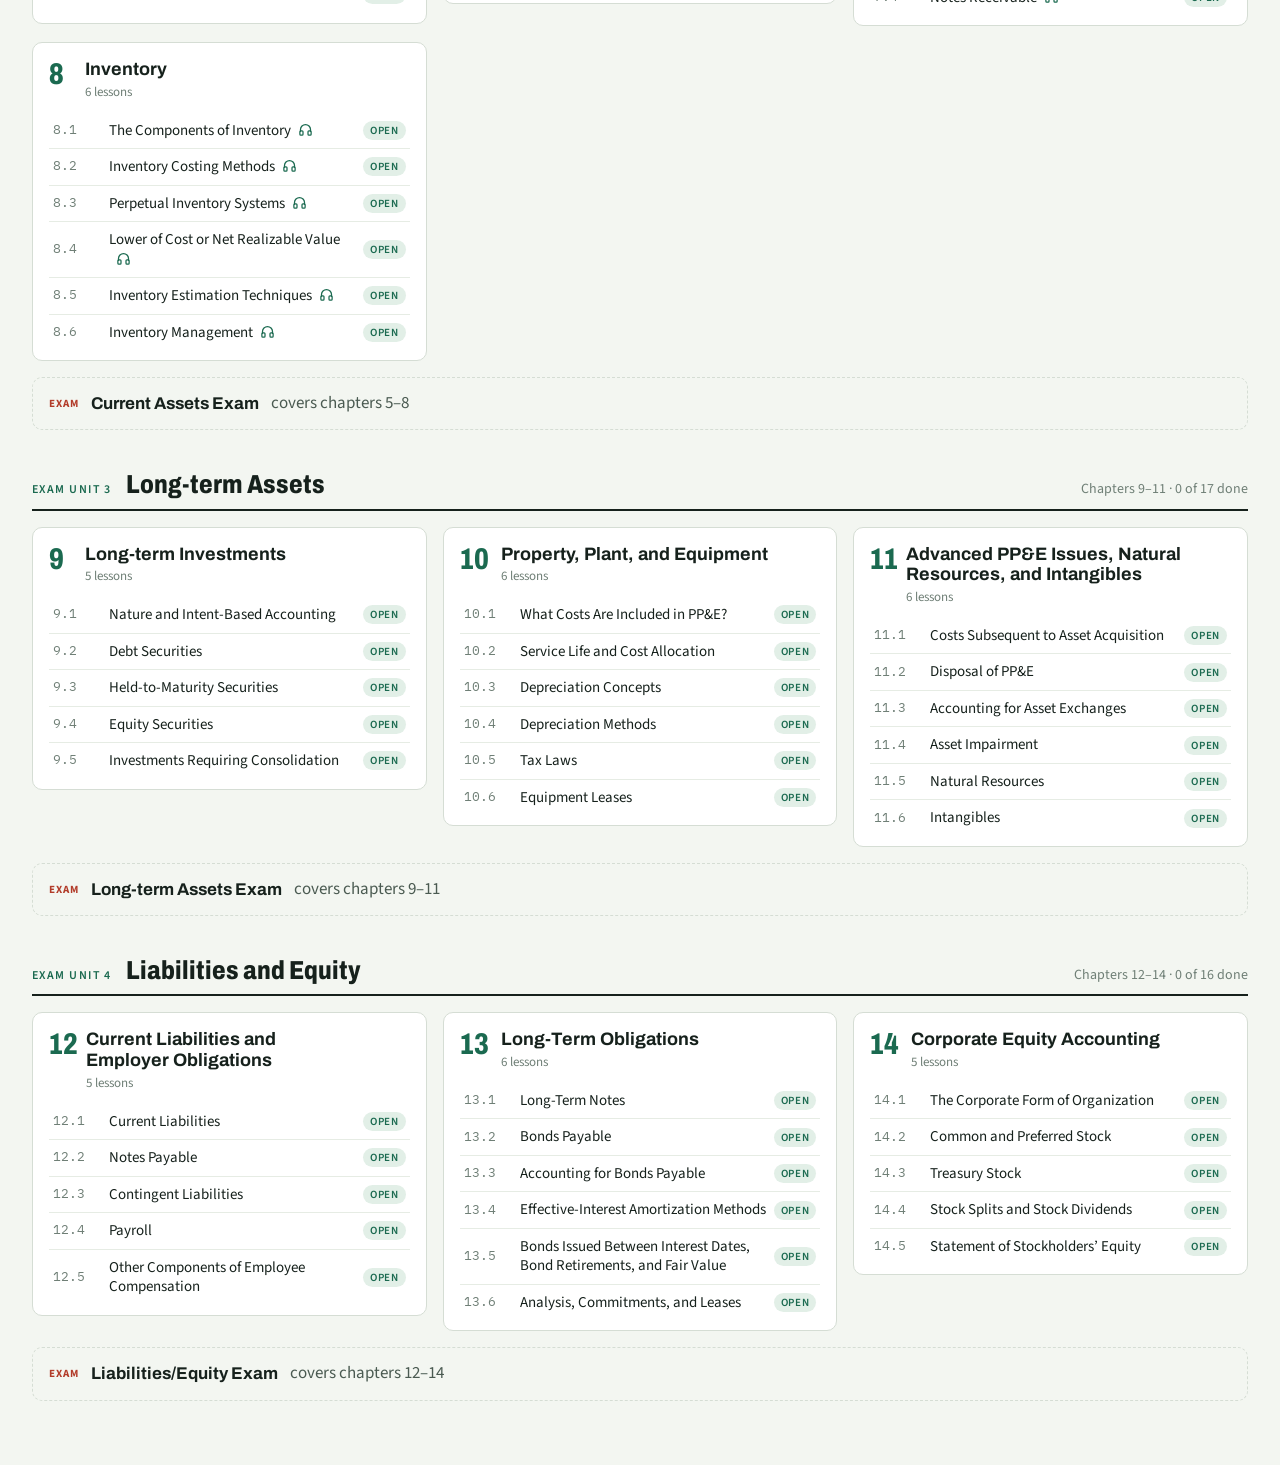
==== commit 4fd2a942: "Add Chapter 1 statement problems with carry-forward cards Two worked problems in the style of the Ch" ====
--- a/index.html
+++ b/index.html
@@ -10,6 +10,7 @@
 <link rel="preconnect" href="https://fonts.gstatic.com" crossorigin>
 <link rel="stylesheet" href="https://fonts.googleapis.com/css2?family=Archivo:wdth,wght@62..125,400..800&family=IBM+Plex+Mono:wght@400;500;600&family=Source+Sans+3:ital,wght@0,400;0,600;0,700;1,400&display=swap">
 <link rel="stylesheet" href="assets/hub.css">
+<link rel="stylesheet" href="assets/problems.css">
 </head>
 <body>
 <div class="topbar">
@@ -117,8 +118,21 @@
 <script src="assets/voice.js"></script>
 <script src="assets/talk.js"></script>
 <script src="assets/practice.js"></script>
+<script src="assets/problems.js"></script>
 <script src="defs/ch1.js"></script>
 <script src="defs/ch2.js"></script>
+<script src="defs/ch3.js"></script>
+<script src="defs/ch4.js"></script>
+<script src="defs/ch5.js"></script>
+<script src="defs/ch6.js"></script>
+<script src="defs/ch7.js"></script>
+<script src="defs/ch8.js"></script>
+<script src="defs/ch9.js"></script>
+<script src="defs/ch10.js"></script>
+<script src="defs/ch11.js"></script>
+<script src="defs/ch12.js"></script>
+<script src="defs/ch13.js"></script>
+<script src="defs/ch14.js"></script>
 <script src="talks/index.js"></script>
 <!-- Recorded narration packs (generated by tools/narrate.py) -->
 <script src="audio/common/index.js"></script>
--- a/assets/hub.css
+++ b/assets/hub.css
@@ -781,6 +781,10 @@
 .talk-tx p { margin: 0 0 10px; padding: 6px 10px; border-radius: 6px; color: var(--ink-2); cursor: pointer; transition: background .3s ease, color .3s ease; }
 .talk-tx p:hover { background: var(--greenbar); }
 .talk-tx p.on { background: var(--ledger-soft); color: var(--ink); }
+.talk-tx .tw { display: inline-block; padding: 0 2px; margin: 0 -2px; border-radius: 4px; transform-origin: 50% 60%;
+  transition: transform .16s ease, background-color .16s ease, color .16s ease, box-shadow .16s ease; }
+.talk-tx .tw.on { transform: scale(1.08); background: var(--vo-word-bg); color: var(--vo-word-ink); box-shadow: 0 2px 8px rgba(0, 0, 0, .12); }
+@media (prefers-reduced-motion: reduce) { .talk-tx .tw, .talk-tx .tw.on { transform: none; transition: background-color .1s, color .1s; } }
 @media (max-width: 560px) {
   .talk { padding: 12px; }
   .talk-play { width: 46px; height: 46px; }
@@ -929,3 +933,19 @@
 }
 .fc-swipe { display: none; text-align: center; color: var(--ink-3); font-size: 13px; margin-top: 10px; }
 @media (max-width: 640px) { .fc-swipe { display: block; } }
+
+/* lesson flashcards with extra explanations (hub.js cards(), defs/ch<N>.js) */
+.tiles.cardset { grid-template-columns: repeat(auto-fill, minmax(min(100%, 290px), 1fr)); align-items: start; }
+/* compact until flipped, then the card grows to fit the back (the hidden face stays in the DOM for voice-over) */
+.cardset .flip-inner { position: relative; display: block; transform: none !important; }
+.cardset .flip-face { position: relative; inset: auto; transform: none; overflow: visible; }
+.cardset .flip-face.front { min-height: 150px; }
+.cardset .flip-face.back, .cardset .flip.on .flip-face.front { position: absolute; inset: 0; visibility: hidden; overflow: hidden; }
+.cardset .flip.on .flip-face.back { position: relative; inset: auto; visibility: visible; overflow: visible; animation: cardIn .38s cubic-bezier(.3, .7, .3, 1); }
+@keyframes cardIn { from { transform: perspective(900px) rotateY(-80deg); opacity: .25; } to { transform: none; opacity: 1; } }
+@media (prefers-reduced-motion: reduce) { .cardset .flip.on .flip-face.back { animation: none; } }
+.cardset .flip-face.back { font-size: 14.5px; line-height: 1.45; gap: 6px; }
+.flip-face .fl-k { display: block; font: 700 11px/1.2 var(--f-body); letter-spacing: .08em; text-transform: uppercase; color: var(--ink-2); margin-bottom: 2px; }
+.flip-face .fl-x { display: block; padding: 8px 10px; border-radius: 8px; background: var(--card); }
+.flip-face .fl-x.ex { background: var(--mgr-soft); }
+.flip-face .fl-def { margin-bottom: 2px; }
--- a/assets/problems.css
+++ b/assets/problems.css
@@ -0,0 +1,110 @@
+/* Statement problems (assets/problems.js). Uses the design tokens from hub.css. */
+.ps-main { max-width: 1180px; }
+.ps-bar { display: flex; flex-wrap: wrap; align-items: flex-end; justify-content: space-between; gap: 12px 18px; margin-bottom: 16px; }
+.ps-co strong { display: block; font: 800 24px/1.15 var(--f-display); font-stretch: 85%; margin-top: 4px; }
+.ps-tools, .ps-btns { display: flex; flex-wrap: wrap; gap: 8px; }
+.ps-idform { display: flex; flex-wrap: wrap; align-items: flex-end; gap: 8px 10px; }
+.ps-idform label { display: grid; gap: 4px; font: 600 12px/1 var(--f-body); letter-spacing: .06em; text-transform: uppercase; color: var(--ink-3); }
+.ps-txtin { font: 400 16px/1.2 var(--f-body); padding: 8px 10px; border-radius: 8px; border: 1px solid var(--rule); background: var(--card); color: var(--ink); width: 11em; }
+.ps-txtin.num { width: 6.5em; font-family: var(--f-mono); }
+
+/* step pills */
+.ps-steps { display: flex; flex-wrap: wrap; gap: 6px; margin-bottom: 16px; }
+.ps-step { min-width: 38px; height: 38px; padding: 0 10px; border-radius: 999px; border: 1px solid var(--rule); background: var(--card); color: var(--ink); font: 700 14px/1 var(--f-mono); cursor: pointer; }
+.ps-step.wide, .ps-step.sum { font-family: var(--f-body); }
+.ps-step:hover:not(:disabled) { border-color: var(--ledger); }
+.ps-step:disabled { opacity: .4; cursor: default; }
+.ps-step.good { background: var(--good-soft); border-color: var(--good); }
+.ps-step.miss { background: var(--mgr-soft); border-color: var(--mgr); }
+.ps-step.on { box-shadow: 0 0 0 2px var(--paper), 0 0 0 4px var(--ledger); }
+
+/* the transaction / prompt card */
+.ps-tx { background: var(--card); border: 1px solid var(--rule); border-radius: 16px; box-shadow: var(--shadow); padding: 18px 22px; margin-bottom: 16px; }
+.ps-txn { display: flex; gap: 14px; align-items: flex-start; }
+.ps-badge { flex: none; width: 44px; height: 44px; border-radius: 12px; display: grid; place-items: center; background: var(--ledger); color: var(--ledger-ink); font-size: 20px; font-weight: 600; }
+.ps-txt { font: 600 20px/1.4 var(--f-body); margin-top: 6px; }
+.ps-carry { margin-top: 12px; padding: 8px 12px; border-radius: 8px; background: var(--greenbar); color: var(--ink-2); font-size: 15px; }
+.ps-main > .ps-carry, #ps-card > .ps-carry { margin: 0 0 14px; }
+.ps-accts { display: grid; grid-template-columns: repeat(auto-fill, minmax(min(100%, 250px), 1fr)); gap: 0 24px; margin-top: 14px; }
+.ps-accts div { display: flex; justify-content: space-between; gap: 12px; padding: 6px 0; border-bottom: 1px solid var(--rule-2); font-size: 16px; }
+
+/* statements */
+.ps-grid { display: grid; grid-template-columns: minmax(0, 1fr) minmax(0, 1fr); gap: 16px; align-items: start; }
+.ps-grid.one { grid-template-columns: minmax(0, 640px); }
+.ps-col { display: grid; gap: 16px; min-width: 0; }
+.ps-st { background: var(--card); border: 1px solid var(--rule); border-radius: 14px; box-shadow: var(--shadow); padding: 14px 16px 16px; min-width: 0; }
+.ps-st > header { text-align: center; display: grid; gap: 1px; padding-bottom: 10px; margin-bottom: 6px; border-bottom: 2px solid var(--ink); }
+.ps-st > header b { font: 800 15px/1.25 var(--f-display); text-transform: uppercase; letter-spacing: .04em; }
+.ps-st > header span { font: 700 16px/1.25 var(--f-display); }
+.ps-st > header small { font-size: 13px; color: var(--ink-3); }
+.ps-row { display: grid; grid-template-columns: minmax(0, 1fr) 8.2em 8.2em; gap: 6px; align-items: start; padding: 3px 4px; border-radius: 6px; }
+.ps-row.ps-h { padding-top: 10px; }
+.ps-row.ps-h .ps-lab { font-weight: 700; color: var(--ink-2); font-size: 14px; text-transform: uppercase; letter-spacing: .06em; }
+.ps-row.ind .ps-lab { padding-left: 14px; }
+.ps-row.sub .ps-lab { padding-left: 28px; }
+.ps-row.total .ps-lab { font-weight: 700; }
+.ps-lab { min-width: 0; padding-top: 7px; font-size: 16px; line-height: 1.3; }
+.ps-c1, .ps-c2 { min-width: 0; }
+.ps-cell { display: grid; gap: 2px; }
+.ps-in { width: 100%; font: 500 16px/1.2 var(--f-mono); font-variant-numeric: tabular-nums; text-align: right; padding: 6px 8px; border-radius: 6px; border: 1px solid var(--rule); background: var(--paper); color: var(--ink); }
+.ps-in:focus { outline: none; border-color: var(--ledger); box-shadow: 0 0 0 3px var(--ledger-soft); background: var(--card); }
+.ps-row.sub .ps-in { border-top: 2px solid var(--ink-3); }
+.ps-row.total .ps-in { font-weight: 700; border-bottom: 4px double var(--ink); }
+.ps-in[readonly] { cursor: default; }
+.ps-in.ok { border-color: var(--good); background: var(--good-soft); }
+.ps-in.bad { border-color: var(--bad); background: var(--bad-soft); text-decoration: line-through; text-decoration-color: var(--bad); }
+.ps-fix { text-align: right; font-size: 14px; font-weight: 600; color: var(--good); padding-right: 9px; }
+.ps-fix::before { content: "✓ "; }
+.ps-sel { width: 100%; max-width: 100%; font: 400 16px/1.2 var(--f-body); padding: 6px 8px; border-radius: 6px; border: 1px solid var(--rule); background: var(--paper); color: var(--ink); }
+.ps-sel.ok { border-color: var(--good); background: var(--good-soft); }
+.ps-sel.bad { border-color: var(--bad); background: var(--bad-soft); }
+.ps-sel:disabled { opacity: 1; color: var(--ink); }
+.ps-fixlab { display: block; font-size: 14px; font-weight: 600; color: var(--good); padding: 2px 0 0 4px; }
+.ps-fixlab::before { content: "✓ "; }
+.ps-row.changed { background: var(--marker); color: var(--marker-ink); }
+.ps-delta { display: inline-block; margin-left: 8px; font-size: 13px; font-weight: 600; color: var(--ink-2); }
+
+/* actions and feedback */
+.ps-act { margin-top: 18px; }
+.ps-tip { margin-top: 10px; font-size: 14px; color: var(--ink-3); }
+.ps-result { background: var(--card); border: 1px solid var(--rule); border-left: 5px solid var(--good); border-radius: 14px; box-shadow: var(--shadow); padding: 16px 20px; display: grid; gap: 10px; }
+.ps-result.no { border-left-color: var(--mgr); }
+.ps-score { display: flex; align-items: baseline; gap: 12px; flex-wrap: wrap; font-weight: 600; }
+.ps-score .num { font-size: 28px; font-weight: 700; color: var(--good); }
+.ps-result.no .ps-score .num { color: var(--mgr); }
+.ps-why { line-height: 1.5; }
+.ps-eq { font-size: 15px; color: var(--ink-2); }
+.ps-legend { font-size: 14px; color: var(--ink-3); display: flex; align-items: center; gap: 8px; }
+.ps-chg { display: inline-block; width: 18px; height: 12px; border-radius: 3px; background: var(--marker); }
+
+/* results */
+.ps-sum { background: var(--card); border: 1px solid var(--rule); border-radius: 16px; box-shadow: var(--shadow); padding: 20px 22px; }
+.ps-sum h2 { font-size: 24px; margin-bottom: 12px; }
+.ps-sumlist { list-style: none; margin: 0 0 14px; padding: 0; }
+.ps-sumlist li + li { border-top: 1px solid var(--rule-2); }
+.ps-sumrow { display: grid; grid-template-columns: 2em minmax(0, 1fr) auto; gap: 10px; align-items: center; width: 100%; text-align: left; padding: 9px 6px; border: 0; background: none; cursor: pointer; border-radius: 6px; }
+.ps-sumrow:hover { background: var(--ledger-soft); }
+.ps-pill { font-size: 13px; font-weight: 600; padding: 3px 8px; border-radius: 999px; }
+.ps-pill.ok { background: var(--good-soft); color: var(--good); }
+.ps-pill.no { background: var(--mgr-soft); color: var(--mgr); }
+.ps-sumline { margin-bottom: 14px; font-weight: 600; }
+
+/* chapter practice link on the course map */
+.lesson-link.prob .status { background: var(--mgr-soft); color: var(--mgr); }
+
+@media (max-width: 900px) { .ps-grid { grid-template-columns: minmax(0, 1fr); } }
+@media (max-width: 560px) {
+  .ps-tx, .ps-sum { padding: 14px 14px; }
+  .ps-st { padding: 12px 10px 14px; }
+  .ps-txt { font-size: 18px; }
+  .ps-badge { width: 36px; height: 36px; font-size: 17px; }
+  /* one amount column: inner amounts share it, indentation shows the level */
+  .ps-row { grid-template-columns: minmax(0, 1fr) 7.6em; }
+  .ps-row .ps-c1:empty, .ps-row .ps-c2:empty { display: none; }
+  .ps-row.ps-h { grid-template-columns: minmax(0, 1fr); }
+  .ps-lab { font-size: 15px; }
+  .ps-row.ind .ps-lab { padding-left: 10px; }
+  .ps-row.sub .ps-lab { padding-left: 18px; }
+  .ps-delta { display: block; margin-left: 0; }
+  .ps-co strong { font-size: 21px; }
+}
